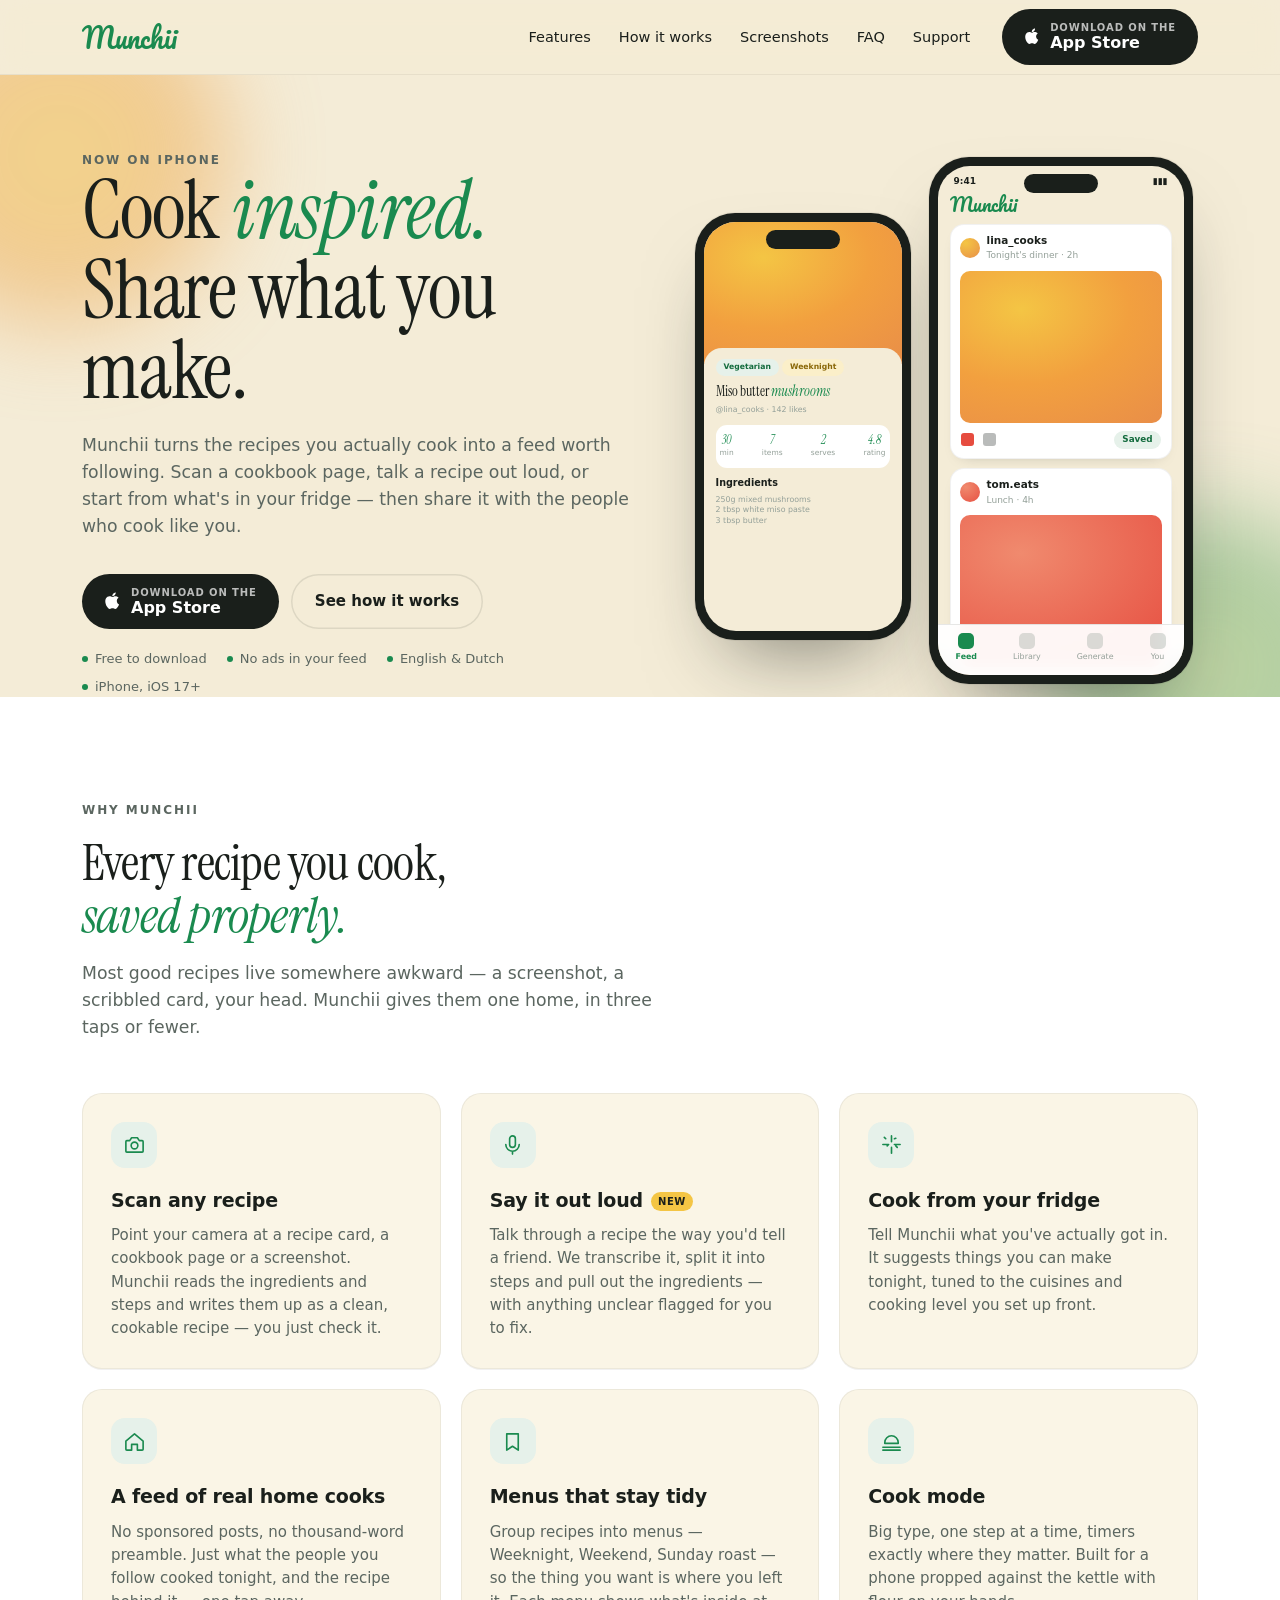
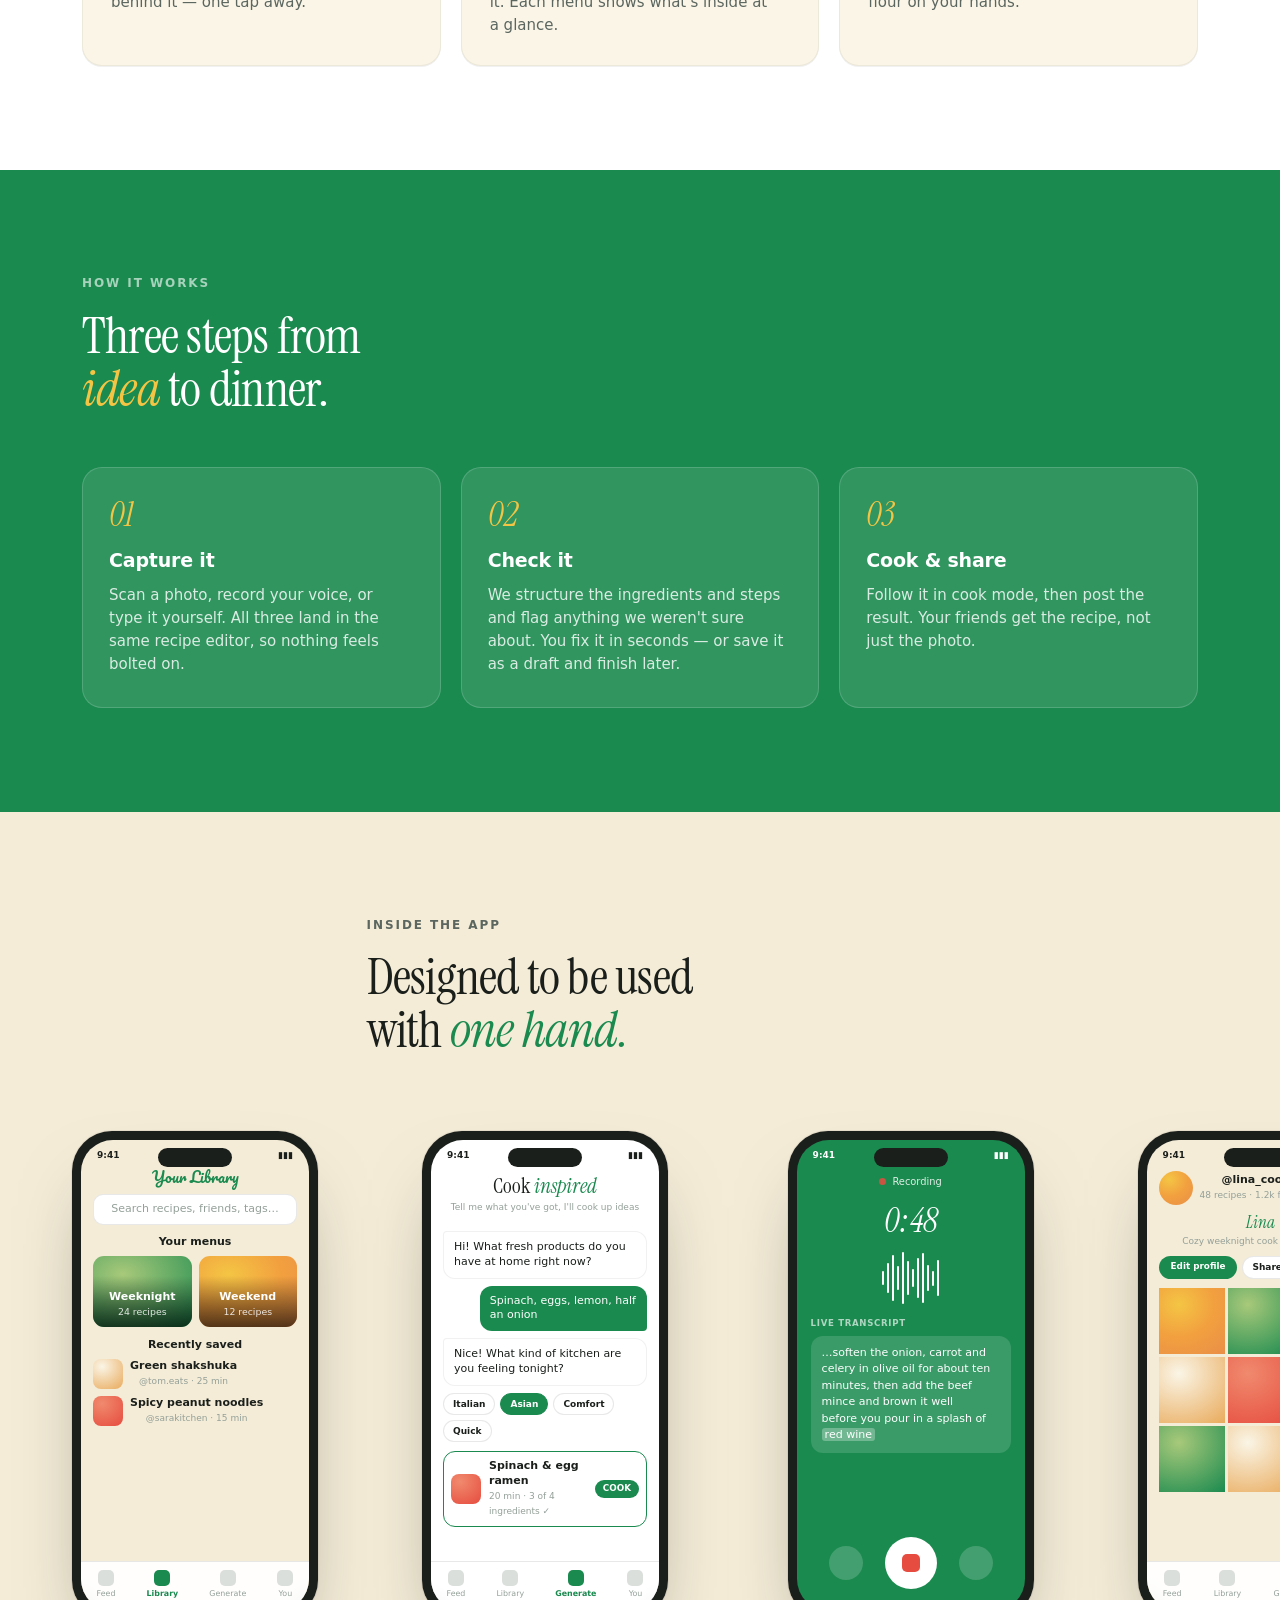
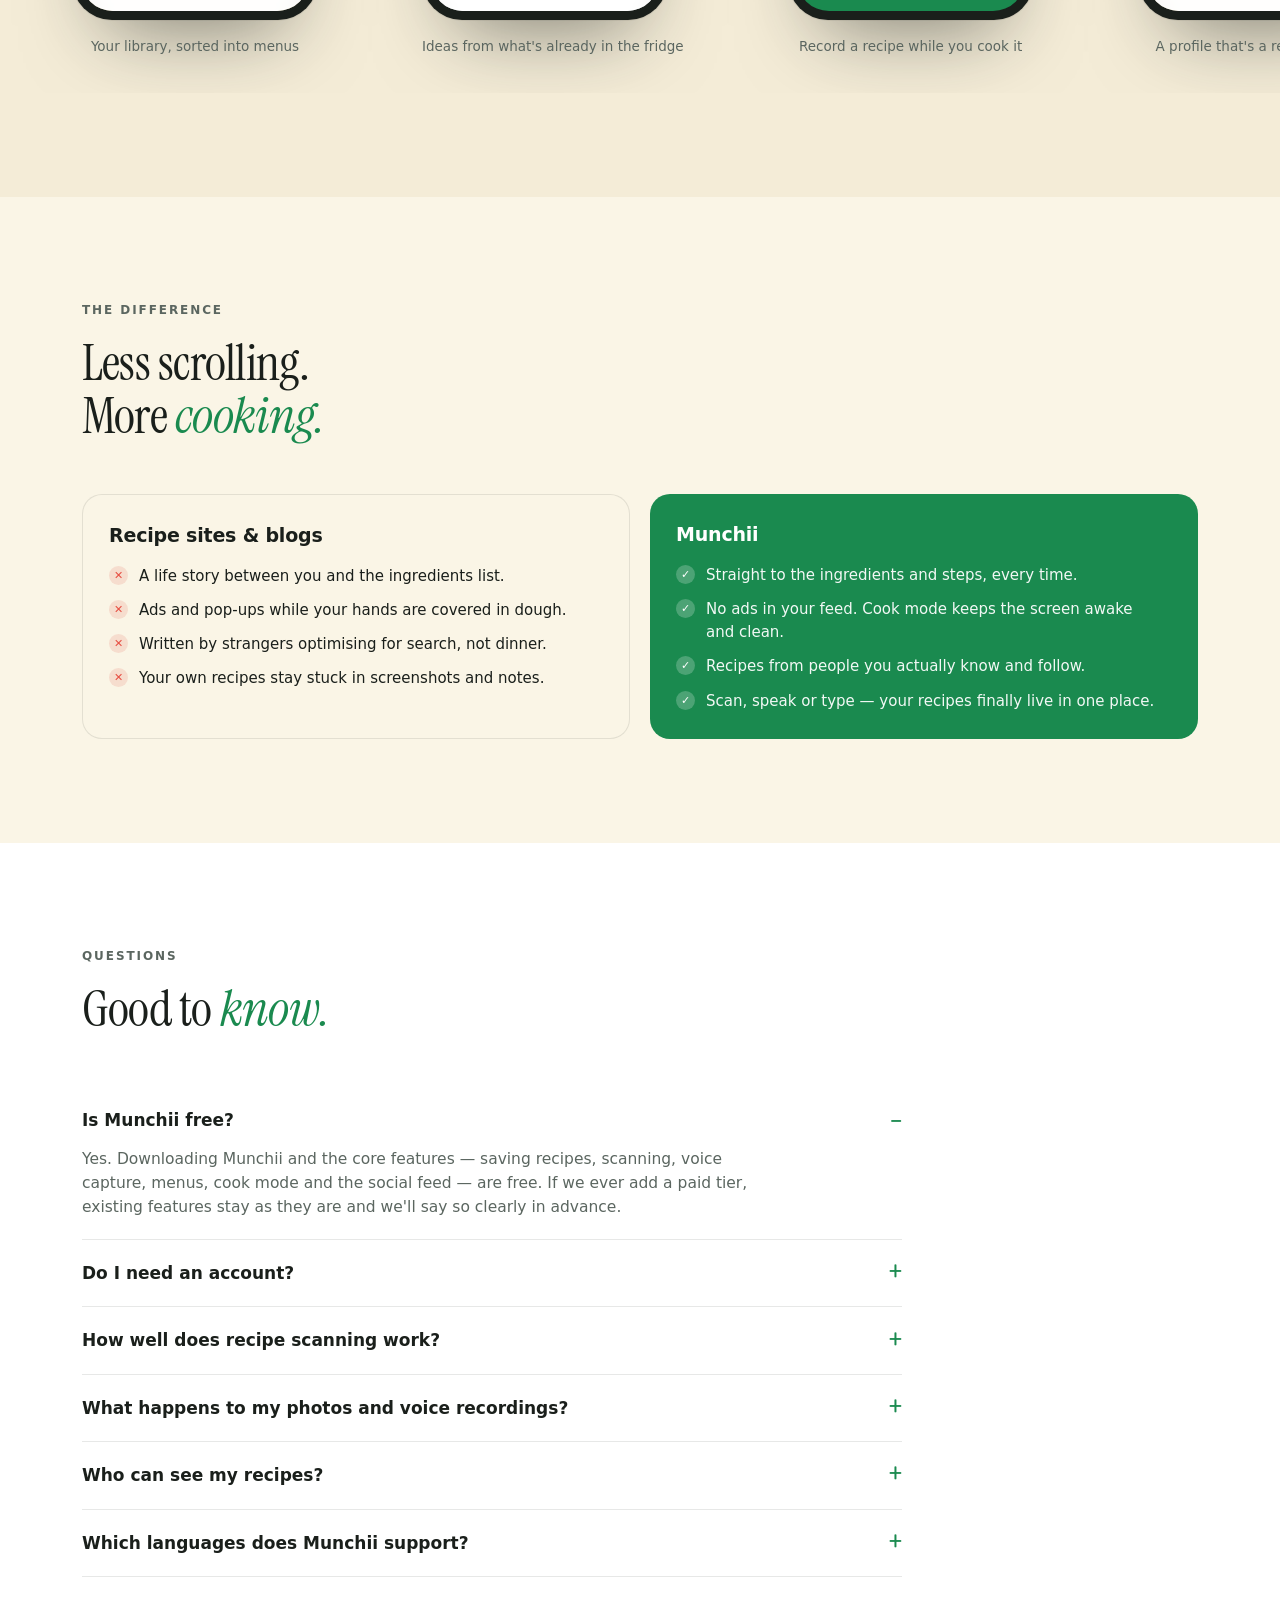
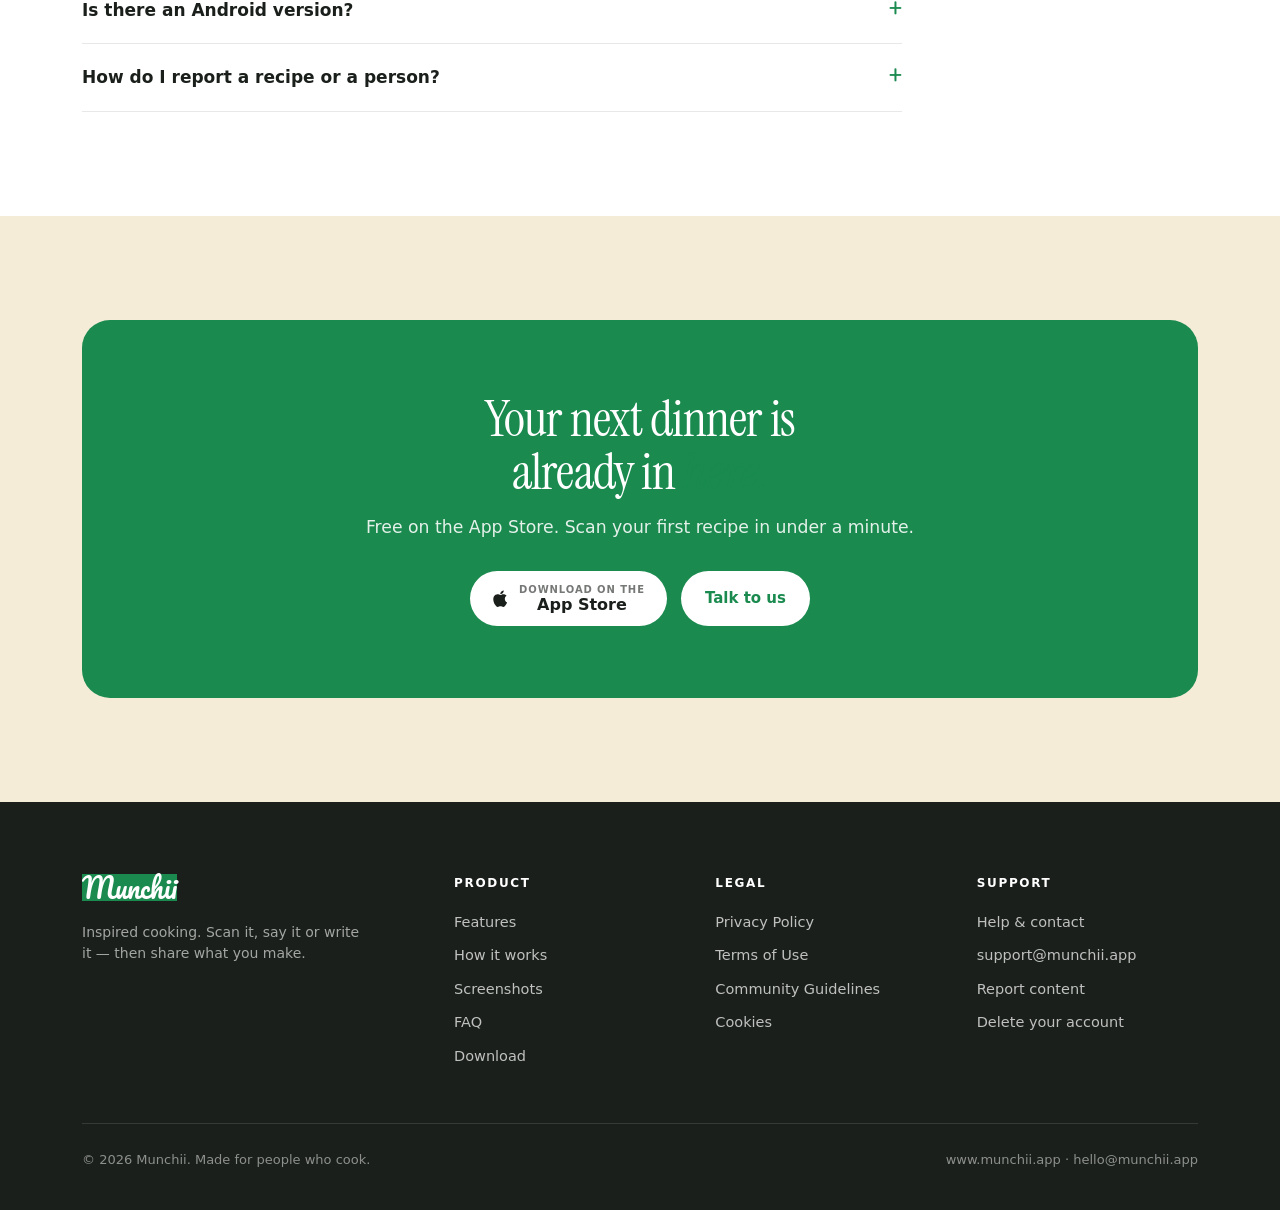
==== index.html @ 044a83b9 "Initial Munchii marketing site" ====
<!DOCTYPE html>
<html lang="en">
<head>
<meta charset="UTF-8" />
<meta name="viewport" content="width=device-width,initial-scale=1" />
<title>Munchii — Cook inspired. Share what you make.</title>
<meta name="description" content="Munchii turns the recipes you actually cook into a feed worth following. Scan a cookbook page, say a recipe out loud, or start from what's in your fridge. Free on iPhone." />
<meta property="og:title" content="Munchii — Cook inspired." />
<meta property="og:description" content="Scan, speak or write a recipe. Cook it. Share it with people who cook like you." />
<meta property="og:url" content="https://www.munchii.app" />
<link rel="canonical" href="https://www.munchii.app" />
<link rel="preconnect" href="https://fonts.googleapis.com" />
<link rel="preconnect" href="https://fonts.gstatic.com" crossorigin />
<link href="https://fonts.googleapis.com/css2?family=Pacifico&amp;family=Instrument+Serif:ital@0;1&amp;display=swap" rel="stylesheet" />
<link rel="icon" href="favicon.svg" type="image/svg+xml" />
<link rel="stylesheet" href="site.css" />
</head>
<body>

<header class="nav">
  <div class="wrap nav-in">
    <a href="#top" class="wm" aria-label="Munchii home">Munchii</a>
    <nav class="nav-links" aria-label="Main">
      <a href="#features">Features</a>
      <a href="#how">How it works</a>
      <a href="#screens">Screenshots</a>
      <a href="#faq">FAQ</a>
      <a href="support.html">Support</a>
    </nav>
    <!-- TODO: App Store URL -->
    <a class="btn btn-app" href="#"><svg width="17" height="17" viewBox="0 0 24 24" fill="#fff" aria-hidden="true"><path d="M17.05 12.04c-.03-2.83 2.31-4.18 2.41-4.25-1.32-1.93-3.37-2.19-4.1-2.22-1.74-.18-3.4 1.03-4.29 1.03-.89 0-2.25-1-3.71-.98-1.91.03-3.67 1.11-4.65 2.82-1.98 3.44-.51 8.53 1.43 11.33.95 1.37 2.07 2.9 3.54 2.85 1.42-.06 1.96-.92 3.68-.92 1.72 0 2.2.92 3.71.89 1.53-.03 2.5-1.39 3.43-2.77 1.08-1.59 1.52-3.14 1.55-3.22-.03-.01-2.97-1.14-3-4.56zM14.4 4.13c.78-.95 1.32-2.27 1.17-3.59-1.13.05-2.5.76-3.31 1.7-.72.83-1.36 2.18-1.19 3.47 1.26.1 2.55-.64 3.33-1.58z"/></svg><span><span class="sub">Download on the</span><span class="big">App Store</span></span></a>
  </div>
</header>

<main>
<a id="top"></a>
<section class="hero">
  <div class="blobs" aria-hidden="true"><div class="blob b1"></div><div class="blob b2"></div></div>
  <div class="wrap hero-grid">
    <div class="hero-copy">
      <div class="eyebrow">Now on iPhone</div>
      <h1>Cook <span class="it">inspired.</span><br />Share what you make.</h1>
      <p class="lead" style="margin-top:22px">Munchii turns the recipes you actually cook into a feed worth following. Scan a cookbook page, talk a recipe out loud, or start from what's in your fridge — then share it with the people who cook like you.</p>
      <div class="badges" id="download">
        <!-- TODO: App Store URL -->
        <a class="btn btn-app" href="#"><svg width="18" height="18" viewBox="0 0 24 24" fill="#fff" aria-hidden="true"><path d="M17.05 12.04c-.03-2.83 2.31-4.18 2.41-4.25-1.32-1.93-3.37-2.19-4.1-2.22-1.74-.18-3.4 1.03-4.29 1.03-.89 0-2.25-1-3.71-.98-1.91.03-3.67 1.11-4.65 2.82-1.98 3.44-.51 8.53 1.43 11.33.95 1.37 2.07 2.9 3.54 2.85 1.42-.06 1.96-.92 3.68-.92 1.72 0 2.2.92 3.71.89 1.53-.03 2.5-1.39 3.43-2.77 1.08-1.59 1.52-3.14 1.55-3.22-.03-.01-2.97-1.14-3-4.56zM14.4 4.13c.78-.95 1.32-2.27 1.17-3.59-1.13.05-2.5.76-3.31 1.7-.72.83-1.36 2.18-1.19 3.47 1.26.1 2.55-.64 3.33-1.58z"/></svg><span><span class="sub">Download on the</span><span class="big">App Store</span></span></a>
        <a class="btn btn-ghost" href="#how">See how it works</a>
      </div>
      <div class="trust">
        <span><i class="dot"></i>Free to download</span>
        <span><i class="dot"></i>No ads in your feed</span>
        <span><i class="dot"></i>English &amp; Dutch</span>
        <span><i class="dot"></i>iPhone, iOS 17+</span>
      </div>
    </div>

    <div class="hero-art">
      <!-- CSS mockup: replace with real App Store screenshots before launch. Recipe detail (small, left) -->
      <div class="phone sm" aria-hidden="true">
        <div class="screen"><div class="notch"></div>
          <div class="food sc-hero"></div>
          <div class="sc-sheet">
            <span class="pill">Vegetarian</span> <span class="pill y">Weeknight</span>
            <div style="font-family:var(--serif);font-size:1.5em;line-height:1.08;margin:8px 0 6px">Miso butter <em class="it">mushrooms</em></div>
            <div class="sc-sub">@lina_cooks · 142 likes</div>
            <div style="display:flex;justify-content:space-between;background:#fff;border-radius:11px;padding:9px 4px;margin:9px 0">
              <div class="stat"><b>30</b><em>min</em></div><div class="stat"><b>7</b><em>items</em></div><div class="stat"><b>2</b><em>serves</em></div><div class="stat"><b>4.8</b><em>rating</em></div>
            </div>
            <div style="font-weight:700;margin-bottom:5px">Ingredients</div>
            <div class="sc-sub">250g mixed mushrooms</div>
            <div class="sc-sub">2 tbsp white miso paste</div>
            <div class="sc-sub">3 tbsp butter</div>
          </div>
        </div>
      </div>
      <!-- CSS mockup: replace with real App Store screenshots before launch. Feed (large, right) -->
      <div class="phone" aria-hidden="true">
        <div class="screen"><div class="notch"></div>
          <div class="sbar"><span>9:41</span><span>▮▮▮</span></div>
          <div class="sc-pad">
            <div class="sc-h">Munchii</div>
            <div class="sc-card">
              <div class="sc-row"><span class="av"></span><span><span class="sc-nm">lina_cooks</span><br /><span class="sc-sub">Tonight's dinner · 2h</span></span></div>
              <div class="food sc-img"></div>
              <div class="sc-acts"><span class="hp" style="background:var(--red)"></span><span class="hp" style="background:var(--ink);opacity:.3"></span><span class="pill" style="margin-left:auto">Saved</span></div>
            </div>
            <div class="sc-card">
              <div class="sc-row"><span class="av" style="background:radial-gradient(120% 110% at 30% 25%,#F08A6E,#E64C3F)"></span><span><span class="sc-nm">tom.eats</span><br /><span class="sc-sub">Lunch · 4h</span></span></div>
              <div class="food r sc-img"></div>
            </div>
          </div>
          <div class="tbar"><span><i class="on"></i><em class="on">Feed</em></span><span><i></i><em>Library</em></span><span><i></i><em>Generate</em></span><span><i></i><em>You</em></span></div>
        </div>
      </div>
    </div>
  </div>
</section>

<section id="features" class="on-white">
  <div class="wrap">
    <div class="sec-head">
      <div class="eyebrow">Why Munchii</div>
      <h2>Every recipe you cook,<br /><span class="it">saved properly.</span></h2>
      <p class="lead" style="margin-top:18px">Most good recipes live somewhere awkward — a screenshot, a scribbled card, your head. Munchii gives them one home, in three taps or fewer.</p>
    </div>
    <div class="cards">
      <article class="card">
        <div class="ic"><svg width="23" height="23" viewBox="0 0 24 24" fill="none" stroke="#1A8A4F" stroke-width="1.7" stroke-linecap="round" stroke-linejoin="round"><path d="M4 8h3l2-3h6l2 3h3a1 1 0 0 1 1 1v10a1 1 0 0 1-1 1H4a1 1 0 0 1-1-1V9a1 1 0 0 1 1-1z"/><circle cx="12" cy="13" r="3.5"/></svg></div>
        <h3>Scan any recipe</h3>
        <p>Point your camera at a recipe card, a cookbook page or a screenshot. Munchii reads the ingredients and steps and writes them up as a clean, cookable recipe — you just check it.</p>
      </article>
      <article class="card">
        <div class="ic"><svg width="23" height="23" viewBox="0 0 24 24" fill="none" stroke="#1A8A4F" stroke-width="1.7" stroke-linecap="round" stroke-linejoin="round"><rect x="9" y="3" width="6" height="12" rx="3"/><path d="M5 12a7 7 0 0 0 14 0M12 19v3"/></svg></div>
        <h3>Say it out loud<span class="tagnew">NEW</span></h3>
        <p>Talk through a recipe the way you'd tell a friend. We transcribe it, split it into steps and pull out the ingredients — with anything unclear flagged for you to fix.</p>
      </article>
      <article class="card">
        <div class="ic"><svg width="23" height="23" viewBox="0 0 24 24" fill="none" stroke="#1A8A4F" stroke-width="1.7" stroke-linecap="round" stroke-linejoin="round"><path d="M12 3v6m0 6v6m9-9h-6m-6 0H3m13.5-6.5L15 6m-6 6-1.5 1.5m9 0L18 15m-12-9L4.5 4.5"/></svg></div>
        <h3>Cook from your fridge</h3>
        <p>Tell Munchii what you've actually got in. It suggests things you can make tonight, tuned to the cuisines and cooking level you set up front.</p>
      </article>
      <article class="card">
        <div class="ic"><svg width="23" height="23" viewBox="0 0 24 24" fill="none" stroke="#1A8A4F" stroke-width="1.7" stroke-linecap="round" stroke-linejoin="round"><path d="M3 11.5 12 4l9 7.5V20a1 1 0 0 1-1 1h-5v-6h-6v6H4a1 1 0 0 1-1-1z"/></svg></div>
        <h3>A feed of real home cooks</h3>
        <p>No sponsored posts, no thousand-word preamble. Just what the people you follow cooked tonight, and the recipe behind it — one tap away.</p>
      </article>
      <article class="card">
        <div class="ic"><svg width="23" height="23" viewBox="0 0 24 24" fill="none" stroke="#1A8A4F" stroke-width="1.7" stroke-linecap="round" stroke-linejoin="round"><path d="M6 4h12v17l-6-4-6 4z"/></svg></div>
        <h3>Menus that stay tidy</h3>
        <p>Group recipes into menus — Weeknight, Weekend, Sunday roast — so the thing you want is where you left it. Each menu shows what's inside at a glance.</p>
      </article>
      <article class="card">
        <div class="ic"><svg width="23" height="23" viewBox="0 0 24 24" fill="none" stroke="#1A8A4F" stroke-width="1.7" stroke-linecap="round" stroke-linejoin="round"><path d="M5 13a7 7 0 1 1 14 0v1H5z"/><path d="M3 18h18M3 21h18"/></svg></div>
        <h3>Cook mode</h3>
        <p>Big type, one step at a time, timers exactly where they matter. Built for a phone propped against the kettle with flour on your hands.</p>
      </article>
    </div>
  </div>
</section>

<section id="how" class="on-green">
  <div class="wrap">
    <div class="sec-head">
      <div class="eyebrow">How it works</div>
      <h2>Three steps from<br /><span class="it">idea</span> to dinner.</h2>
    </div>
    <div class="steps">
      <div class="step"><h3>Capture it</h3><p>Scan a photo, record your voice, or type it yourself. All three land in the same recipe editor, so nothing feels bolted on.</p></div>
      <div class="step"><h3>Check it</h3><p>We structure the ingredients and steps and flag anything we weren't sure about. You fix it in seconds — or save it as a draft and finish later.</p></div>
      <div class="step"><h3>Cook &amp; share</h3><p>Follow it in cook mode, then post the result. Your friends get the recipe, not just the photo.</p></div>
    </div>
  </div>
</section>

<section id="screens">
  <div class="wrap sec-head">
    <div class="eyebrow">Inside the app</div>
    <h2>Designed to be used<br />with <span class="it">one hand.</span></h2>
  </div>
  <div class="gallery">
    <figure class="shot">
      <div class="phone" aria-hidden="true"><div class="screen"><div class="notch"></div>
        <div class="sbar"><span>9:41</span><span>▮▮▮</span></div>
        <div class="sc-pad">
          <div class="sc-h" style="font-size:1.4em">Your Library</div>
          <div style="background:#fff;border:1px solid var(--line);border-radius:10px;padding:7px 9px;color:var(--ink-muted);margin-bottom:10px">Search recipes, friends, tags…</div>
          <div style="font-weight:700;margin-bottom:6px">Your menus</div>
          <div style="display:grid;grid-template-columns:1fr 1fr;gap:7px">
            <div style="border-radius:11px;overflow:hidden;position:relative"><div class="food g" style="aspect-ratio:1/.72"></div><div style="position:absolute;inset:auto 0 0 0;background:linear-gradient(transparent,rgba(0,0,0,.65));padding:14px 8px 7px;color:#fff"><b>Weeknight</b><br /><span style="opacity:.85;font-size:.85em">24 recipes</span></div></div>
            <div style="border-radius:11px;overflow:hidden;position:relative"><div class="food" style="aspect-ratio:1/.72"></div><div style="position:absolute;inset:auto 0 0 0;background:linear-gradient(transparent,rgba(0,0,0,.65));padding:14px 8px 7px;color:#fff"><b>Weekend</b><br /><span style="opacity:.85;font-size:.85em">12 recipes</span></div></div>
          </div>
          <div style="font-weight:700;margin:11px 0 6px">Recently saved</div>
          <div style="display:flex;gap:7px;align-items:center;margin-bottom:7px"><span class="food c" style="width:30px;height:30px;border-radius:8px"></span><span><b>Green shakshuka</b><br /><span class="sc-sub">@tom.eats · 25 min</span></span></div>
          <div style="display:flex;gap:7px;align-items:center"><span class="food r" style="width:30px;height:30px;border-radius:8px"></span><span><b>Spicy peanut noodles</b><br /><span class="sc-sub">@sarakitchen · 15 min</span></span></div>
        </div>
        <div class="tbar"><span><i></i><em>Feed</em></span><span><i class="on"></i><em class="on">Library</em></span><span><i></i><em>Generate</em></span><span><i></i><em>You</em></span></div>
      </div></div>
      <figcaption>Your library, sorted into menus</figcaption>
    </figure>

    <figure class="shot">
      <div class="phone" aria-hidden="true"><div class="screen" style="background:#fff"><div class="notch"></div>
        <div class="sbar"><span>9:41</span><span>▮▮▮</span></div>
        <div class="sc-pad" style="text-align:center">
          <div style="font-family:var(--serif);font-size:1.9em;line-height:1.05;margin:8px 0 4px">Cook <em class="it">inspired</em></div>
          <div class="sc-sub" style="margin-bottom:12px">Tell me what you've got, I'll cook up ideas</div>
        </div>
        <div class="sc-pad" style="text-align:left">
          <div class="bubble">Hi! What fresh products do you have at home right now?</div>
          <div class="bubble me">Spinach, eggs, lemon, half an onion</div>
          <div class="bubble">Nice! What kind of kitchen are you feeling tonight?</div>
          <div class="chips"><span class="chip">Italian</span><span class="chip on">Asian</span><span class="chip">Comfort</span><span class="chip">Quick</span></div>
          <div style="display:flex;gap:8px;align-items:center;border:1.5px solid var(--green);border-radius:12px;padding:7px;margin-top:9px;background:#fff">
            <span class="food r" style="width:30px;height:30px;border-radius:8px"></span>
            <span style="flex:1"><b>Spinach &amp; egg ramen</b><br /><span class="sc-sub">20 min · 3 of 4 ingredients ✓</span></span>
            <span class="pill" style="background:var(--green);color:#fff">COOK</span>
          </div>
        </div>
        <div class="tbar"><span><i></i><em>Feed</em></span><span><i></i><em>Library</em></span><span><i class="on"></i><em class="on">Generate</em></span><span><i></i><em>You</em></span></div>
      </div></div>
      <figcaption>Ideas from what's already in the fridge</figcaption>
    </figure>

    <figure class="shot">
      <div class="phone" aria-hidden="true"><div class="screen" style="background:var(--green)"><div class="notch"></div>
        <div class="sbar" style="color:#fff"><span>9:41</span><span>▮▮▮</span></div>
        <div style="padding:14px 14px 0;color:#fff;text-align:center">
          <div style="font-size:.9em;opacity:.85;display:flex;align-items:center;justify-content:center;gap:6px"><span style="width:7px;height:7px;border-radius:50%;background:var(--red);display:inline-block"></span>Recording</div>
          <div style="font-family:var(--serif);font-style:italic;font-size:3.1em;line-height:1;margin:16px 0 6px">0:48</div>
          <div style="display:flex;align-items:center;justify-content:center;gap:2.5px;height:52px;margin:14px 0">
            <span style="width:2.5px;height:14px;background:#fff;border-radius:9px"></span><span style="width:2.5px;height:30px;background:#fff;border-radius:9px"></span><span style="width:2.5px;height:46px;background:#fff;border-radius:9px"></span><span style="width:2.5px;height:24px;background:#fff;border-radius:9px"></span><span style="width:2.5px;height:52px;background:#fff;border-radius:9px"></span><span style="width:2.5px;height:34px;background:#fff;border-radius:9px"></span><span style="width:2.5px;height:18px;background:#fff;border-radius:9px"></span><span style="width:2.5px;height:40px;background:#fff;border-radius:9px"></span><span style="width:2.5px;height:50px;background:#fff;border-radius:9px"></span><span style="width:2.5px;height:26px;background:#fff;border-radius:9px"></span><span style="width:2.5px;height:15px;background:#fff;border-radius:9px"></span><span style="width:2.5px;height:36px;background:#fff;border-radius:9px"></span>
          </div>
          <div style="text-align:left;font-size:.78em;letter-spacing:.08em;opacity:.65;font-weight:700;margin-bottom:6px">LIVE TRANSCRIPT</div>
          <div style="text-align:left;background:rgba(255,255,255,.14);border-radius:12px;padding:9px 11px;line-height:1.5">…soften the onion, carrot and celery in olive oil for about ten minutes, then add the beef mince and brown it well before you pour in a splash of <span style="background:rgba(255,255,255,.28);border-radius:3px;padding:0 3px">red wine</span></div>
        </div>
        <div style="position:absolute;bottom:22px;left:0;right:0;display:flex;justify-content:center;align-items:center;gap:22px">
          <span style="width:34px;height:34px;border-radius:50%;background:rgba(255,255,255,.18)"></span>
          <span style="width:52px;height:52px;border-radius:50%;background:#fff;display:flex;align-items:center;justify-content:center"><span style="width:18px;height:18px;border-radius:5px;background:var(--red)"></span></span>
          <span style="width:34px;height:34px;border-radius:50%;background:rgba(255,255,255,.18)"></span>
        </div>
      </div></div>
      <figcaption>Record a recipe while you cook it</figcaption>
    </figure>

    <figure class="shot">
      <div class="phone" aria-hidden="true"><div class="screen"><div class="notch"></div>
        <div class="sbar"><span>9:41</span><span>▮▮▮</span></div>
        <div class="sc-pad">
          <div style="display:flex;align-items:center;gap:7px;margin:4px 0 10px"><span class="food" style="width:34px;height:34px;border-radius:50%"></span><span><b>@lina_cooks</b><br /><span class="sc-sub">48 recipes · 1.2k followers</span></span></div>
          <div style="font-family:var(--serif);font-style:italic;color:var(--green);font-size:1.5em;line-height:1">Lina</div>
          <div class="sc-sub" style="margin:4px 0 9px">Cozy weeknight cook · Amsterdam</div>
          <div style="display:flex;gap:5px;margin-bottom:9px"><span class="pill" style="background:var(--green);color:#fff;padding:5px 12px">Edit profile</span><span class="chip">Share</span></div>
          <div class="grid3"><div class="food"></div><div class="food g"></div><div class="food r"></div><div class="food c"></div><div class="food r"></div><div class="food"></div><div class="food g"></div><div class="food c"></div><div class="food"></div></div>
        </div>
        <div class="tbar"><span><i></i><em>Feed</em></span><span><i></i><em>Library</em></span><span><i></i><em>Generate</em></span><span><i class="on"></i><em class="on">You</em></span></div>
      </div></div>
      <figcaption>A profile that's a real cookbook</figcaption>
    </figure>
  </div>
</section>

<section class="on-cream-soft">
  <div class="wrap">
    <div class="sec-head"><div class="eyebrow">The difference</div><h2>Less scrolling.<br />More <span class="it">cooking.</span></h2></div>
    <div class="compare">
      <div class="cmp bad">
        <h3>Recipe sites &amp; blogs</h3>
        <ul>
          <li><span class="mk">✕</span><span>A life story between you and the ingredients list.</span></li>
          <li><span class="mk">✕</span><span>Ads and pop-ups while your hands are covered in dough.</span></li>
          <li><span class="mk">✕</span><span>Written by strangers optimising for search, not dinner.</span></li>
          <li><span class="mk">✕</span><span>Your own recipes stay stuck in screenshots and notes.</span></li>
        </ul>
      </div>
      <div class="cmp good">
        <h3>Munchii</h3>
        <ul>
          <li><span class="mk">✓</span><span>Straight to the ingredients and steps, every time.</span></li>
          <li><span class="mk">✓</span><span>No ads in your feed. Cook mode keeps the screen awake and clean.</span></li>
          <li><span class="mk">✓</span><span>Recipes from people you actually know and follow.</span></li>
          <li><span class="mk">✓</span><span>Scan, speak or type — your recipes finally live in one place.</span></li>
        </ul>
      </div>
    </div>
  </div>
</section>

<section id="faq" class="on-white">
  <div class="wrap">
    <div class="sec-head"><div class="eyebrow">Questions</div><h2>Good to <span class="it">know.</span></h2></div>
    <div class="faq">
      <details open><summary>Is Munchii free?</summary><p>Yes. Downloading Munchii and the core features — saving recipes, scanning, voice capture, menus, cook mode and the social feed — are free. If we ever add a paid tier, existing features stay as they are and we'll say so clearly in advance.</p></details>
      <details><summary>Do I need an account?</summary><p>You'll need one to save and share recipes — sign in with Apple, Google or email. You can also open demo mode first to look around without signing up.</p></details>
      <details><summary>How well does recipe scanning work?</summary><p>Printed recipes — cookbook pages, recipe cards, screenshots — work best. Handwriting often works too, though results vary with the handwriting. Either way, Munchii shows you the extracted recipe and flags anything it wasn't confident about so you can correct it before saving.</p></details>
      <details><summary>What happens to my photos and voice recordings?</summary><p>They're used to create the recipe you asked for, and processing may happen on our servers or via a third-party AI provider. We don't sell your personal data. Full detail, including retention periods, is in the <a href="privacy.html">Privacy Policy</a>.</p></details>
      <details><summary>Who can see my recipes?</summary><p>You choose per recipe. Drafts are always private to you, and unfinished drafts you don't touch for 30 days are cleared automatically. You can delete any recipe, or your whole account, at any time.</p></details>
      <details><summary>Which languages does Munchii support?</summary><p>English and Dutch at launch, selectable during onboarding and changeable any time in settings.</p></details>
      <details><summary>Is there an Android version?</summary><p>Not yet. Munchii is iPhone-only for now (iOS 17 and later). Email <a href="mailto:hello@munchii.app">hello@munchii.app</a> and we'll let you know when that changes.</p></details>
      <details><summary>How do I report a recipe or a person?</summary><p>Tap the ••• menu on any recipe, comment or profile and choose Report. We review reports against our <a href="community.html">Community Guidelines</a>, usually within two business days.</p></details>
    </div>
  </div>
</section>

<section>
  <div class="wrap">
    <div class="cta">
      <h2>Your next dinner is<br />already in <span class="it">here.</span></h2>
      <p class="lead">Free on the App Store. Scan your first recipe in under a minute.</p>
      <div class="badges">
        <!-- TODO: App Store URL -->
        <a class="btn btn-app" href="#"><svg width="18" height="18" viewBox="0 0 24 24" fill="#1A1F1B" aria-hidden="true"><path d="M17.05 12.04c-.03-2.83 2.31-4.18 2.41-4.25-1.32-1.93-3.37-2.19-4.1-2.22-1.74-.18-3.4 1.03-4.29 1.03-.89 0-2.25-1-3.71-.98-1.91.03-3.67 1.11-4.65 2.82-1.98 3.44-.51 8.53 1.43 11.33.95 1.37 2.07 2.9 3.54 2.85 1.42-.06 1.96-.92 3.68-.92 1.72 0 2.2.92 3.71.89 1.53-.03 2.5-1.39 3.43-2.77 1.08-1.59 1.52-3.14 1.55-3.22-.03-.01-2.97-1.14-3-4.56zM14.4 4.13c.78-.95 1.32-2.27 1.17-3.59-1.13.05-2.5.76-3.31 1.7-.72.83-1.36 2.18-1.19 3.47 1.26.1 2.55-.64 3.33-1.58z"/></svg><span><span class="sub">Download on the</span><span class="big">App Store</span></span></a>
        <a class="btn btn-white" href="support.html">Talk to us</a>
      </div>
    </div>
  </div>
</section>

</main>
<footer>
  <div class="wrap">
    <div class="f-grid">
      <div>
        <span class="wm on-green">Munchii</span>
        <p class="tag">Inspired cooking. Scan it, say it or write it — then share what you make.</p>
      </div>
      <div>
        <h4>Product</h4>
        <ul>
          <li><a href="#features">Features</a></li>
          <li><a href="#how">How it works</a></li>
          <li><a href="#screens">Screenshots</a></li>
          <li><a href="#faq">FAQ</a></li>
          <li><a href="#download">Download</a></li>
        </ul>
      </div>
      <div>
        <h4>Legal</h4>
        <ul>
          <li><a href="privacy.html">Privacy Policy</a></li>
          <li><a href="terms.html">Terms of Use</a></li>
          <li><a href="community.html">Community Guidelines</a></li>
          <li><a href="privacy.html#cookies">Cookies</a></li>
        </ul>
      </div>
      <div>
        <h4>Support</h4>
        <ul>
          <li><a href="support.html">Help &amp; contact</a></li>
          <li><a href="mailto:support@munchii.app">support@munchii.app</a></li>
          <li><a href="support.html#report">Report content</a></li>
          <li><a href="support.html#delete">Delete your account</a></li>
        </ul>
      </div>
    </div>
    <div class="f-bot">
      <span>© 2026 Munchii. Made for people who cook.</span>
      <span>www.munchii.app · <a href="mailto:hello@munchii.app">hello@munchii.app</a></span>
    </div>
  </div>
</footer>

</body>
</html>
---- site.css ----
:root{--green:#1A8A4F;--green-deep:#136B3D;--green-soft:#E6F1EA;--cream:#F4ECD7;--cream-soft:#FAF5E6;--yellow:#F4C544;--red:#E64C3F;--ink:#1A1F1B;--ink-soft:#5B6660;--ink-muted:#94A099;--line:rgba(26,31,27,.10);--line-soft:rgba(26,31,27,.06);--script:'Pacifico',cursive;--serif:'Instrument Serif',Georgia,serif;--ui:-apple-system,BlinkMacSystemFont,'Segoe UI',system-ui,sans-serif;--wrap:1180px;--r:20px}
*{box-sizing:border-box}
html{scroll-behavior:smooth}
body{margin:0;background:var(--cream);color:var(--ink);font-family:var(--ui);-webkit-font-smoothing:antialiased;line-height:1.55;text-wrap:pretty}
img{max-width:100%;display:block}
a{color:var(--green-deep);text-decoration:none}
a:hover{color:var(--green);text-decoration:underline}
a:focus-visible,.btn:focus-visible,summary:focus-visible{outline:3px solid var(--yellow);outline-offset:4px}
.wrap{max-width:var(--wrap);margin:0 auto;padding:0 32px}
.sr{position:absolute;width:1px;height:1px;overflow:hidden;clip:rect(0 0 0 0)}

/* type */
h1,h2,h3,h4{margin:0;font-weight:400;letter-spacing:-.015em;text-wrap:balance}
h1{font-family:var(--serif);font-size:clamp(44px,6.4vw,82px);line-height:.98}
h2{font-family:var(--serif);font-size:clamp(32px,4vw,52px);line-height:1.04}
h3{font-family:var(--ui);font-size:19px;font-weight:700;letter-spacing:-.01em}
.it{font-style:italic;color:var(--green)}
.eyebrow{font-size:12px;font-weight:700;letter-spacing:.16em;text-transform:uppercase;color:var(--ink-soft)}
.lead{font-size:clamp(16px,1.35vw,19px);color:var(--ink-soft);max-width:52ch}
p{margin:0 0 1em}
.mono{font-family:ui-monospace,'SF Mono',monospace}

/* wordmark */
.wm{font-family:var(--script);color:var(--green);font-size:27px;line-height:1;display:inline-block}
.wm.on-green{color:#fff}

/* buttons */
.btn{display:inline-flex;align-items:center;gap:9px;padding:14px 24px;border-radius:999px;font-size:15px;font-weight:600;border:none;cursor:pointer;font-family:var(--ui);white-space:nowrap;transition:transform .15s,box-shadow .15s}
.btn:hover{text-decoration:none;transform:translateY(-1px)}
.btn-app{background:var(--ink);color:#fff;padding:12px 22px}
.btn-app:hover{color:#fff;box-shadow:0 10px 26px -12px rgba(26,31,27,.6)}
.btn-app .sub{display:block;font-size:10px;letter-spacing:.09em;text-transform:uppercase;opacity:.7;font-weight:600;line-height:1.3}
.btn-app .big{display:block;font-size:16px;font-weight:600;line-height:1.15}
.btn-green{background:var(--green);color:#fff}
.btn-green:hover{color:#fff;box-shadow:0 12px 28px -12px rgba(26,138,79,.65)}
.btn-ghost{background:transparent;color:var(--ink);box-shadow:inset 0 0 0 1.5px var(--line)}
.btn-ghost:hover{color:var(--ink);box-shadow:inset 0 0 0 1.5px var(--green)}
.btn-white{background:#fff;color:var(--green)}
.btn-white:hover{color:var(--green-deep)}

/* nav */
header.nav{position:sticky;top:0;z-index:60;background:rgba(244,236,215,.86);backdrop-filter:blur(14px) saturate(160%);border-bottom:1px solid var(--line-soft)}
.nav-in{display:flex;align-items:center;gap:32px;height:74px}
.nav-links{display:flex;gap:28px;margin-left:auto;font-size:14.5px;font-weight:500}
.nav-links a{color:var(--ink)}
.nav-links a:hover{color:var(--green);text-decoration:none}

/* hero */
.hero{position:relative;overflow:hidden;padding:76px 0 0}
.hero-grid{display:grid;grid-template-columns:1.04fr .96fr;gap:56px;align-items:center}
.hero-copy .badges{display:flex;flex-wrap:wrap;gap:12px;margin:34px 0 20px}
.trust{display:flex;flex-wrap:wrap;gap:8px 20px;font-size:13px;color:var(--ink-soft)}
.trust span{display:inline-flex;align-items:center;gap:7px}
.dot{width:6px;height:6px;border-radius:50%;background:var(--green);flex:0 0 auto}
.blobs{position:absolute;inset:0;pointer-events:none;z-index:0}
.blob{position:absolute;border-radius:50%;filter:blur(46px);opacity:.5}
.b1{width:340px;height:340px;top:-90px;left:-110px;background:radial-gradient(circle,#F4C544,#E78A4A)}
.b2{width:300px;height:300px;bottom:-120px;right:-80px;background:radial-gradient(circle,#A8C97A,#1A8A4F)}
.hero-copy,.hero-art{position:relative;z-index:1}

/* phone mockups */
.hero-art{display:flex;justify-content:center;align-items:flex-end;gap:18px;padding-bottom:8px}
.phone{width:264px;flex:0 0 auto;border-radius:40px;background:#1A1F1B;padding:9px;box-shadow:0 40px 80px -34px rgba(26,31,27,.55),0 0 0 1px rgba(0,0,0,.06)}
.phone.sm{width:216px;margin-bottom:44px}
.screen{position:relative;border-radius:32px;overflow:hidden;background:var(--cream);aspect-ratio:264/546;font-size:11px;line-height:1.35}
.phone.sm .screen{aspect-ratio:216/446;font-size:9.6px}
.notch{position:absolute;top:8px;left:50%;transform:translateX(-50%);width:74px;height:19px;border-radius:99px;background:#1A1F1B;z-index:5}
.sbar{display:flex;justify-content:space-between;padding:9px 16px 0;font-size:.82em;font-weight:600;color:var(--ink)}
.tbar{position:absolute;bottom:0;left:0;right:0;display:flex;justify-content:space-around;padding:8px 0 12px;background:rgba(255,255,255,.94);border-top:1px solid var(--line);backdrop-filter:blur(8px)}
.tbar i{display:block;width:16px;height:16px;border-radius:5px;background:var(--ink-muted);opacity:.34;margin:0 auto}
.tbar i.on{background:var(--green);opacity:1}
.tbar em{display:block;font-style:normal;font-size:.72em;color:var(--ink-muted);margin-top:3px;text-align:center}
.tbar em.on{color:var(--green);font-weight:600}
.sc-pad{padding:6px 12px 0}
.sc-h{font-family:var(--script);color:var(--green);font-size:1.7em;line-height:1;margin:2px 0 10px}
.sc-card{background:#fff;border:1px solid var(--line-soft);border-radius:14px;overflow:hidden;margin-bottom:9px;box-shadow:0 6px 16px -12px rgba(26,31,27,.4)}
.sc-row{display:flex;align-items:center;gap:7px;padding:8px 9px}
.av{width:20px;height:20px;border-radius:50%;flex:0 0 auto;background:radial-gradient(120% 110% at 30% 25%,#F4C544,#E78A4A)}
.sc-nm{font-weight:700;font-size:.95em}
.sc-sub{color:var(--ink-muted);font-size:.82em}
.food{background:radial-gradient(120% 110% at 30% 25%,#F4C544 0%,#F2A03F 45%,#E78A4A 100%)}
.food.g{background:radial-gradient(120% 110% at 30% 25%,#A8C97A,#1A8A4F 90%)}
.food.r{background:radial-gradient(120% 110% at 30% 25%,#F08A6E,#E64C3F 90%)}
.food.c{background:radial-gradient(120% 110% at 30% 25%,#FAF5E6,#E7A24C)}
.sc-img{aspect-ratio:4/3;margin:0 9px;border-radius:10px}
.sc-acts{display:flex;gap:9px;align-items:center;padding:8px 10px 9px}
.pill{display:inline-block;padding:3px 8px;border-radius:99px;font-size:.8em;font-weight:600;background:var(--green-soft);color:var(--green-deep)}
.pill.y{background:#FBEFC9;color:#8A6708}
.hp{display:block;width:13px;height:13px;border-radius:3px}
.chips{display:flex;gap:5px;flex-wrap:wrap;margin-top:7px}
.chip{padding:4px 9px;border-radius:99px;background:#fff;border:1px solid var(--line);font-size:.82em;font-weight:600}
.chip.on{background:var(--green);color:#fff;border-color:var(--green)}
.bubble{background:#fff;border:1px solid var(--line-soft);border-radius:12px;border-top-left-radius:4px;padding:8px 10px;margin-bottom:7px}
.bubble.me{background:var(--green);color:#fff;border:none;border-radius:12px;border-bottom-right-radius:4px;margin-left:auto;max-width:82%}
.grid3{display:grid;grid-template-columns:1fr 1fr 1fr;gap:3px}
.grid3 div{aspect-ratio:1}
.sc-hero{aspect-ratio:1/.72}
.sc-sheet{background:var(--cream);border-radius:18px 18px 0 0;margin-top:-16px;padding:11px 12px;position:relative}
.stat{text-align:center}
.stat b{display:block;font-family:var(--serif);font-style:italic;color:var(--green);font-size:1.25em;font-weight:400;line-height:1}
.stat em{font-style:normal;color:var(--ink-muted);font-size:.78em}

/* sections */
section{padding:104px 0}
.sec-head{max-width:60ch;margin-bottom:52px}
.sec-head .eyebrow{margin-bottom:16px}
.on-cream-soft{background:var(--cream-soft)}
.on-white{background:#fff}
.on-green{background:var(--green);color:#fff}
.on-green .lead,.on-green p{color:rgba(255,255,255,.86)}
.on-green .eyebrow{color:rgba(255,255,255,.62)}
.on-green .it{color:var(--yellow)}

/* usp cards */
.cards{display:grid;grid-template-columns:repeat(3,1fr);gap:20px}
.card{background:#fff;border:1px solid var(--line-soft);border-radius:var(--r);padding:28px;box-shadow:0 1px 0 var(--line-soft)}
.on-white .card{background:var(--cream-soft);border-color:var(--line-soft)}
.card .ic{width:46px;height:46px;border-radius:14px;background:var(--green-soft);display:flex;align-items:center;justify-content:center;margin-bottom:18px}
.card h3{margin-bottom:9px}
.card p{color:var(--ink-soft);font-size:15px;margin:0}
.card .tagnew{display:inline-block;background:var(--yellow);color:var(--ink);font-size:10px;font-weight:800;letter-spacing:.06em;padding:2px 7px;border-radius:99px;margin-left:8px;vertical-align:2px}

/* steps */
.steps{display:grid;grid-template-columns:repeat(3,1fr);gap:20px;counter-reset:s}
.step{position:relative;padding:30px 26px;border-radius:var(--r);background:rgba(255,255,255,.1);border:1px solid rgba(255,255,255,.16)}
.step:before{counter-increment:s;content:counter(s,decimal-leading-zero);font-family:var(--serif);font-style:italic;font-size:34px;color:var(--yellow);display:block;line-height:1;margin-bottom:14px}
.step h3{color:#fff;margin-bottom:8px}
.step p{color:rgba(255,255,255,.82);font-size:15px;margin:0}

/* gallery */
.gallery{display:flex;gap:24px;overflow-x:auto;padding:6px 32px 20px;scroll-snap-type:x mandatory;max-width:100vw}
.gallery .shot{scroll-snap-align:center;flex:0 0 auto;text-align:center}
.gallery .shot figcaption{margin-top:16px;font-size:13.5px;color:var(--ink-soft);font-weight:500}
.gallery .phone{width:246px}

/* compare */
.compare{display:grid;grid-template-columns:1fr 1fr;gap:20px;margin-top:8px}
.cmp{border-radius:var(--r);padding:26px}
.cmp.bad{background:var(--cream-soft);border:1px solid var(--line)}
.cmp.good{background:var(--green);color:#fff}
.cmp h3{margin-bottom:14px}
.cmp ul{margin:0;padding:0;list-style:none;display:flex;flex-direction:column;gap:11px;font-size:15px}
.cmp li{display:flex;gap:11px;align-items:flex-start}
.mk{flex:0 0 auto;width:19px;height:19px;border-radius:50%;display:flex;align-items:center;justify-content:center;font-size:11px;font-weight:800;margin-top:1px}
.cmp.bad .mk{background:rgba(230,76,63,.14);color:var(--red)}
.cmp.good .mk{background:rgba(255,255,255,.22);color:#fff}
.cmp.good li{color:rgba(255,255,255,.94)}

/* faq */
.faq{max-width:820px}
details{border-bottom:1px solid var(--line);padding:20px 0}
details summary{cursor:pointer;font-size:17px;font-weight:600;list-style:none;display:flex;justify-content:space-between;gap:20px;align-items:center}
details summary::-webkit-details-marker{display:none}
details summary:after{content:'+';font-family:var(--serif);font-size:26px;color:var(--green);line-height:1;flex:0 0 auto}
details[open] summary:after{content:'–'}
details p{margin:14px 0 0;color:var(--ink-soft);font-size:15.5px;max-width:70ch}

/* cta band */
.cta{text-align:center;border-radius:28px;padding:72px 40px;background:var(--green);color:#fff;position:relative;overflow:hidden}
.cta h2{color:#fff;margin-bottom:16px}
.cta .lead{margin:0 auto 30px;color:rgba(255,255,255,.88);text-align:center}
.cta .badges{display:flex;gap:14px;justify-content:center;flex-wrap:wrap}
.cta .btn-app{background:#fff;color:var(--ink)}
.cta .btn-app .sub{opacity:.6}

/* footer */
footer{background:var(--ink);color:rgba(255,255,255,.72);padding:72px 0 40px;font-size:14.5px}
.f-grid{display:grid;grid-template-columns:1.5fr 1fr 1fr 1fr;gap:40px}
footer h4{color:#fff;font-family:var(--ui);font-size:12px;font-weight:700;letter-spacing:.14em;text-transform:uppercase;margin-bottom:18px}
footer ul{list-style:none;margin:0;padding:0;display:flex;flex-direction:column;gap:11px}
footer a{color:rgba(255,255,255,.72)}
footer a:hover{color:#fff;text-decoration:none}
footer .tag{color:rgba(255,255,255,.6);max-width:32ch;margin:16px 0 0;font-size:14px}
.f-bot{margin-top:56px;padding-top:26px;border-top:1px solid rgba(255,255,255,.12);display:flex;justify-content:space-between;gap:20px;flex-wrap:wrap;font-size:13px;color:rgba(255,255,255,.5)}
.f-bot a{color:rgba(255,255,255,.5)}
.doc-foot{padding:24px 0;background:var(--ink)}
.doc-foot .wrap{display:flex;gap:18px;flex-wrap:wrap;font-size:13px}
.doc-foot a{color:rgba(255,255,255,.72)}
.doc-foot a:hover{color:#fff;text-decoration:none}

/* doc pages */
.doc{background:#fff;min-height:100vh}
.doc-hero{background:var(--green);color:#fff;padding:64px 0 56px}
.doc-hero h1{font-size:clamp(36px,4.6vw,58px)}
.doc-hero .meta{margin-top:18px;font-size:14px;color:rgba(255,255,255,.8)}
.doc-body{max-width:780px;margin:0 auto;padding:60px 32px 96px;font-size:16.5px;color:#2A302C}
.doc-body h2{font-size:27px;margin:44px 0 14px}
.doc-body h3{font-size:17.5px;margin:30px 0 10px}
.doc-body ul,.doc-body ol{padding-left:22px;margin:0 0 1em}
.doc-body li{margin-bottom:9px}
.toc{background:var(--cream-soft);border:1px solid var(--line);border-radius:16px;padding:22px 26px;margin-bottom:40px}
.toc h4{font-size:11px;font-weight:700;letter-spacing:.14em;text-transform:uppercase;color:var(--ink-soft);margin:0 0 12px}
.toc ol{margin:0;padding-left:20px;columns:2;column-gap:32px;font-size:14.5px}
.toc li{margin-bottom:7px}
.note{background:#FBEFC9;border:1px solid #EBCB5E;border-radius:14px;padding:16px 18px;font-size:14.5px;color:#6E5205;margin:0 0 36px}
.note strong{color:#4E3A02}
.back{display:inline-flex;align-items:center;gap:8px;font-size:14px;font-weight:600;color:#fff;margin-bottom:26px}
.back:hover{color:#fff}
table.dt{width:100%;border-collapse:collapse;font-size:14.5px;margin:0 0 1.4em}
table.dt th,table.dt td{text-align:left;padding:11px 12px;border-bottom:1px solid var(--line);vertical-align:top}
table.dt th{font-size:11.5px;letter-spacing:.1em;text-transform:uppercase;color:var(--ink-soft);font-weight:700}

@media(max-width:1040px){
  .cards,.steps{grid-template-columns:1fr 1fr}
  .f-grid{grid-template-columns:1fr 1fr}
}
@media(max-width:900px){
  .hero{padding:52px 0 0}
  .hero-grid{grid-template-columns:1fr;gap:44px}
  .hero-art{order:2;padding-bottom:0}
  .nav-links{display:none}
  .compare{grid-template-columns:1fr}
  section{padding:76px 0}
  .toc ol{columns:1}
}
@media(max-width:620px){
  .wrap{padding:0 20px}
  h1{font-size:clamp(38px,10.5vw,52px)}
  h2{font-size:clamp(28px,7.6vw,36px)}
  .cards,.steps{grid-template-columns:1fr}
  .f-grid{grid-template-columns:1fr;gap:34px}
  .hero-art{gap:12px}
  .phone{width:min(58vw,236px)}
  .phone.sm{display:none}
  .gallery{padding:6px 20px 20px;gap:16px}
  .gallery .phone{width:min(66vw,216px)}
  .cta{padding:52px 24px;border-radius:22px}
  .btn{width:100%;justify-content:center}
  .hero-copy .badges{flex-direction:column}
  .doc-body{padding:44px 20px 72px;font-size:16px}
  section{padding:60px 0}
}
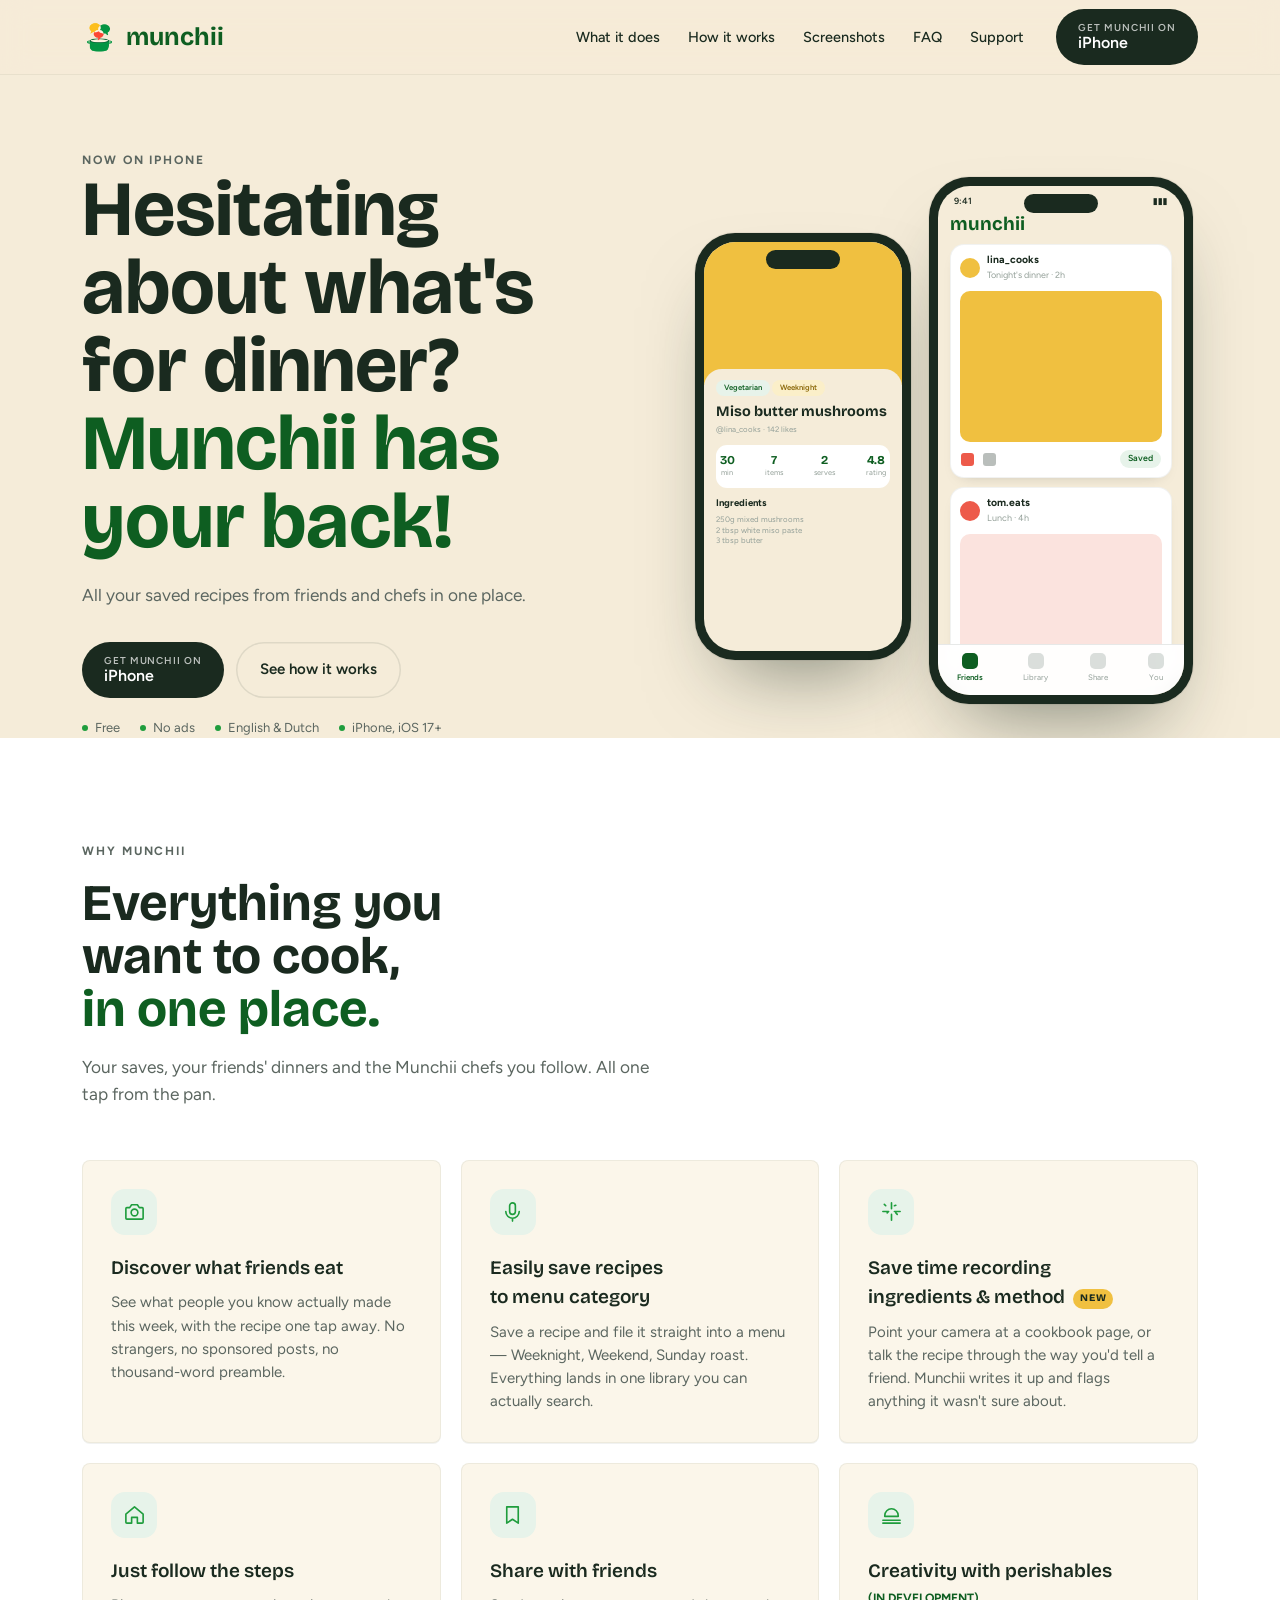
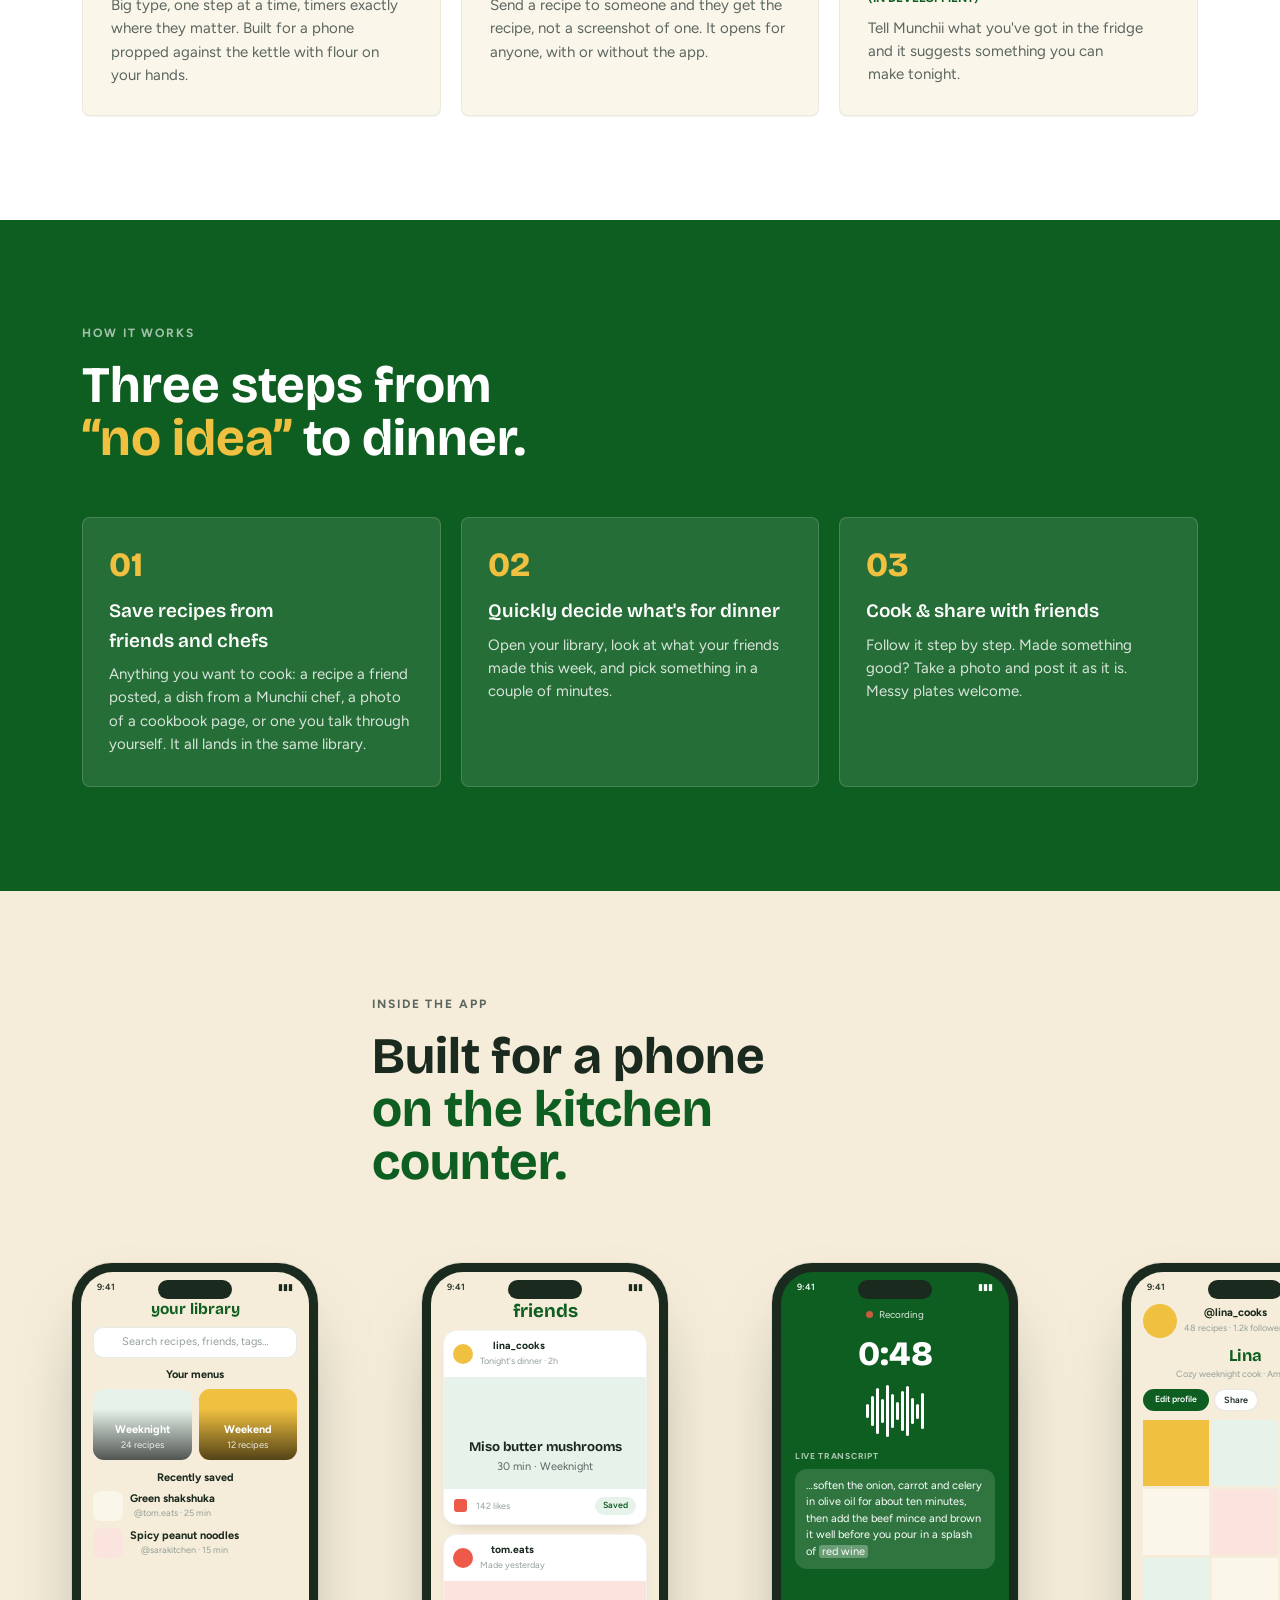
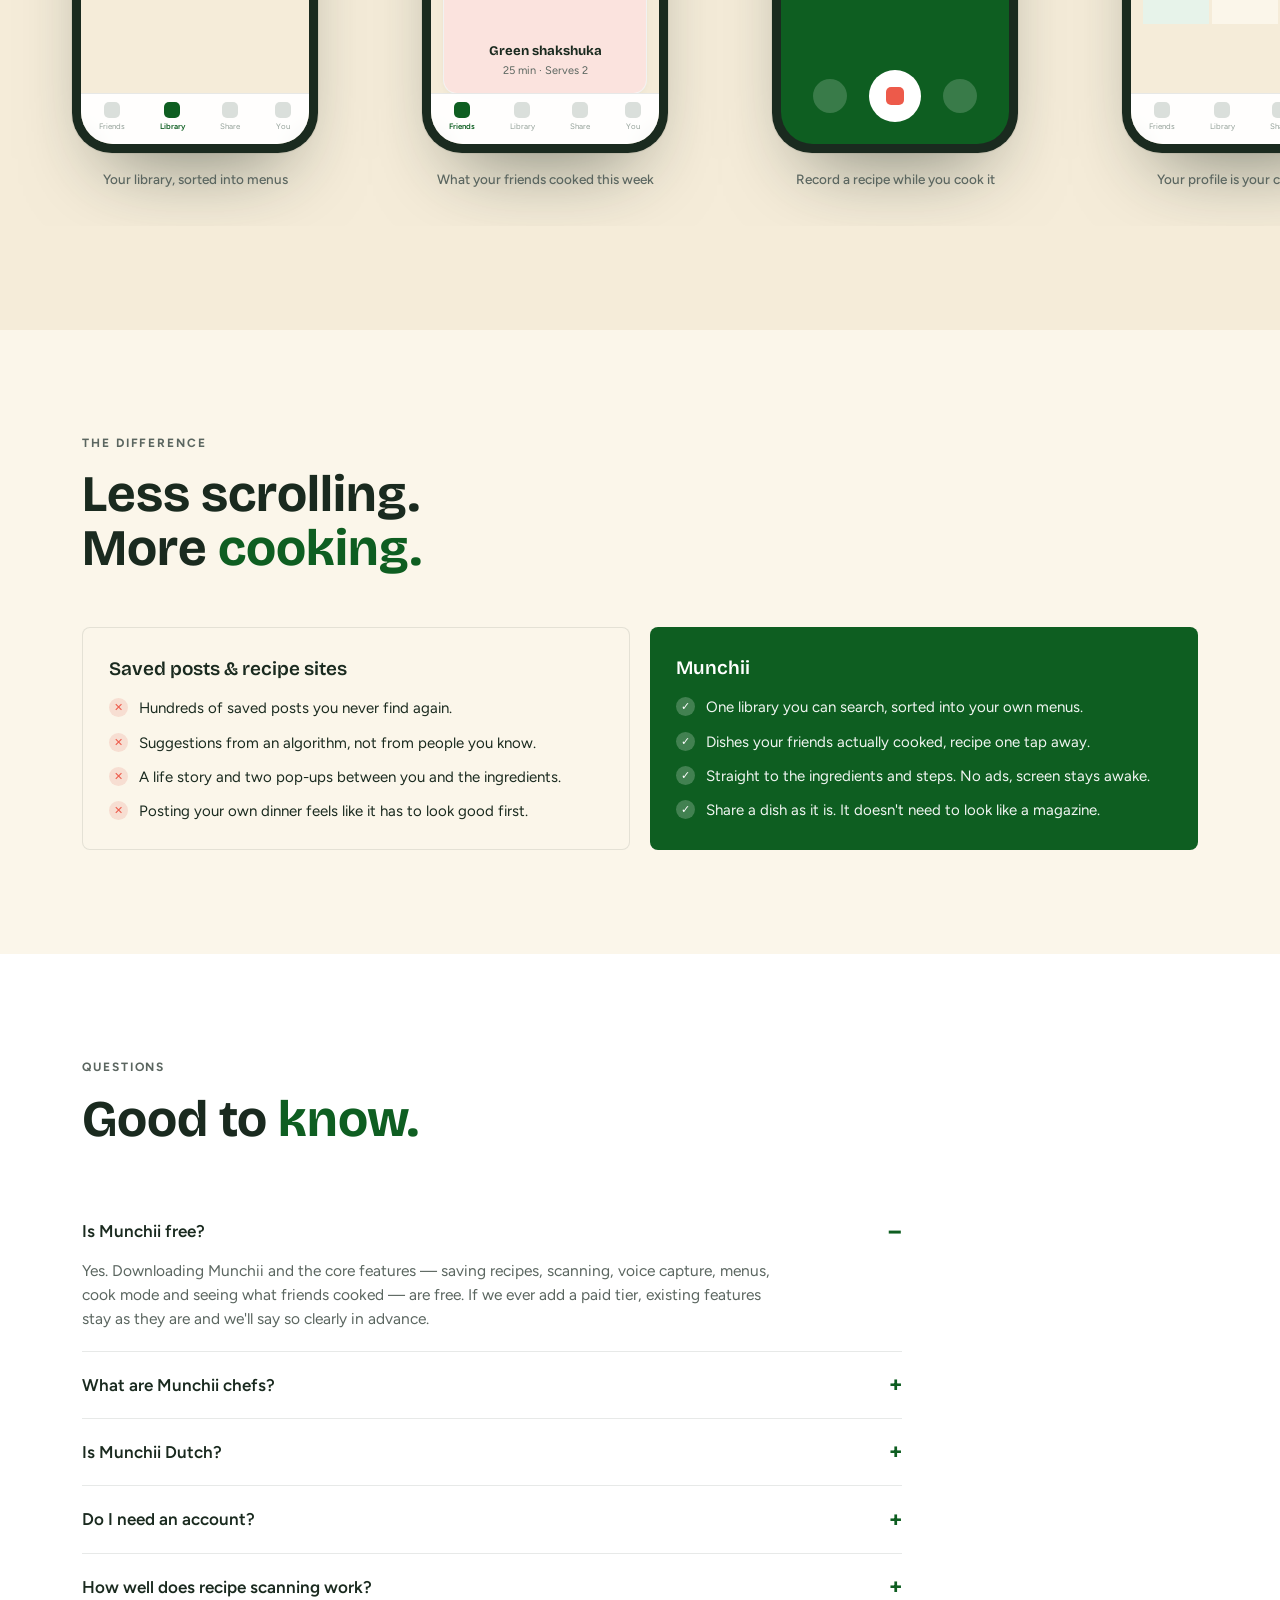
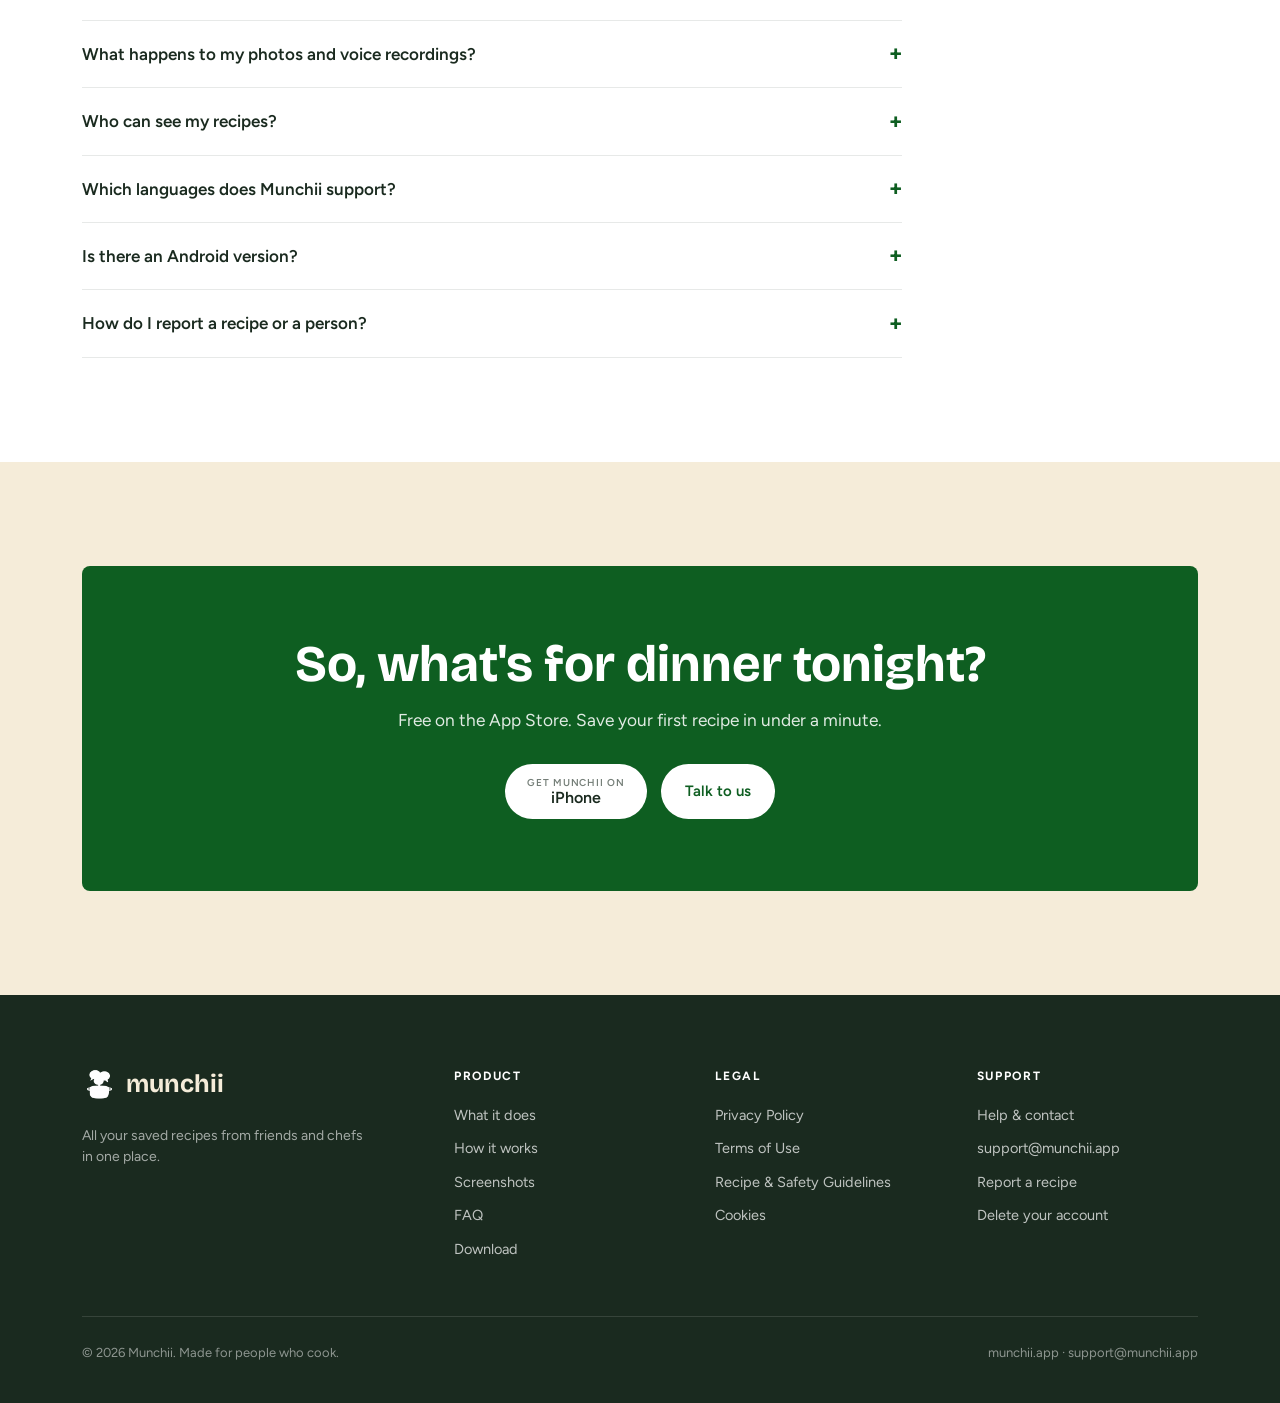
==== commit de824919: "Marketing site update" ====
--- a/index.html
+++ b/index.html
@@ -3,52 +3,55 @@
 <head>
 <meta charset="UTF-8" />
 <meta name="viewport" content="width=device-width,initial-scale=1" />
-<title>Munchii — Cook inspired. Share what you make.</title>
-<meta name="description" content="Munchii turns the recipes you actually cook into a feed worth following. Scan a cookbook page, say a recipe out loud, or start from what's in your fridge. Free on iPhone." />
-<meta property="og:title" content="Munchii — Cook inspired." />
-<meta property="og:description" content="Scan, speak or write a recipe. Cook it. Share it with people who cook like you." />
-<meta property="og:url" content="https://www.munchii.app" />
-<link rel="canonical" href="https://www.munchii.app" />
+<title>Munchii — What's for dinner?</title>
+<meta name="description" content="All your saved recipes from friends and chefs in one place. Munchii helps you decide what's for dinner. Free on iPhone." />
+<meta property="og:title" content="Munchii — What's for dinner?" />
+<meta property="og:description" content="All your saved recipes from friends and chefs in one place." />
+<meta property="og:url" content="https://munchii.app" />
+<meta property="og:image" content="https://munchii.app/og-image.png" />
+<meta property="og:image:width" content="1200" />
+<meta property="og:image:height" content="630" />
+<meta name="twitter:card" content="summary_large_image" />
+<link rel="canonical" href="https://munchii.app" />
 <link rel="preconnect" href="https://fonts.googleapis.com" />
 <link rel="preconnect" href="https://fonts.gstatic.com" crossorigin />
-<link href="https://fonts.googleapis.com/css2?family=Pacifico&amp;family=Instrument+Serif:ital@0;1&amp;display=swap" rel="stylesheet" />
-<link rel="icon" href="favicon.svg" type="image/svg+xml" />
+<link href="https://fonts.googleapis.com/css2?family=Bricolage+Grotesque:opsz,wght@12..96,500..800&amp;family=Figtree:wght@400;500;600;700&amp;display=swap" rel="stylesheet" />
+<link rel="icon" href="assets/favicon-64.png" sizes="64x64" type="image/png" />
+<link rel="apple-touch-icon" href="assets/apple-touch-icon.png" />
 <link rel="stylesheet" href="site.css" />
 </head>
 <body>
 
 <header class="nav">
   <div class="wrap nav-in">
-    <a href="#top" class="wm" aria-label="Munchii home">Munchii</a>
+    <a href="#top" class="brand" aria-label="Munchii home"><img src="assets/munchii-mark.png" alt="" />munchii</a>
     <nav class="nav-links" aria-label="Main">
-      <a href="#features">Features</a>
+      <a href="#features">What it does</a>
       <a href="#how">How it works</a>
       <a href="#screens">Screenshots</a>
       <a href="#faq">FAQ</a>
       <a href="support.html">Support</a>
     </nav>
-    <!-- TODO: App Store URL -->
-    <a class="btn btn-app" href="#"><svg width="17" height="17" viewBox="0 0 24 24" fill="#fff" aria-hidden="true"><path d="M17.05 12.04c-.03-2.83 2.31-4.18 2.41-4.25-1.32-1.93-3.37-2.19-4.1-2.22-1.74-.18-3.4 1.03-4.29 1.03-.89 0-2.25-1-3.71-.98-1.91.03-3.67 1.11-4.65 2.82-1.98 3.44-.51 8.53 1.43 11.33.95 1.37 2.07 2.9 3.54 2.85 1.42-.06 1.96-.92 3.68-.92 1.72 0 2.2.92 3.71.89 1.53-.03 2.5-1.39 3.43-2.77 1.08-1.59 1.52-3.14 1.55-3.22-.03-.01-2.97-1.14-3-4.56zM14.4 4.13c.78-.95 1.32-2.27 1.17-3.59-1.13.05-2.5.76-3.31 1.7-.72.83-1.36 2.18-1.19 3.47 1.26.1 2.55-.64 3.33-1.58z"/></svg><span><span class="sub">Download on the</span><span class="big">App Store</span></span></a>
+    <details class="mobile-nav"><summary aria-label="Open navigation"><span></span></summary><nav class="mobile-menu" aria-label="Mobile"><a href="#features">What it does</a><a href="#how">How it works</a><a href="#screens">Screenshots</a><a href="#faq">FAQ</a><a href="support.html">Support</a></nav></details>
+    <a class="btn btn-app" href="mailto:support@munchii.app?subject=Munchii%20iPhone%20launch"><span><span class="sub">Get Munchii on</span><span class="big">iPhone</span></span></a>
   </div>
 </header>
 
 <main>
 <a id="top"></a>
 <section class="hero">
-  <div class="blobs" aria-hidden="true"><div class="blob b1"></div><div class="blob b2"></div></div>
   <div class="wrap hero-grid">
     <div class="hero-copy">
       <div class="eyebrow">Now on iPhone</div>
-      <h1>Cook <span class="it">inspired.</span><br />Share what you make.</h1>
-      <p class="lead" style="margin-top:22px">Munchii turns the recipes you actually cook into a feed worth following. Scan a cookbook page, talk a recipe out loud, or start from what's in your fridge — then share it with the people who cook like you.</p>
+      <h1>Hesitating about what's for dinner?<br /><span class="accent">Munchii has your back!</span></h1>
+      <p class="lead" style="margin-top:22px">All your saved recipes from friends and chefs in one place.</p>
       <div class="badges" id="download">
-        <!-- TODO: App Store URL -->
-        <a class="btn btn-app" href="#"><svg width="18" height="18" viewBox="0 0 24 24" fill="#fff" aria-hidden="true"><path d="M17.05 12.04c-.03-2.83 2.31-4.18 2.41-4.25-1.32-1.93-3.37-2.19-4.1-2.22-1.74-.18-3.4 1.03-4.29 1.03-.89 0-2.25-1-3.71-.98-1.91.03-3.67 1.11-4.65 2.82-1.98 3.44-.51 8.53 1.43 11.33.95 1.37 2.07 2.9 3.54 2.85 1.42-.06 1.96-.92 3.68-.92 1.72 0 2.2.92 3.71.89 1.53-.03 2.5-1.39 3.43-2.77 1.08-1.59 1.52-3.14 1.55-3.22-.03-.01-2.97-1.14-3-4.56zM14.4 4.13c.78-.95 1.32-2.27 1.17-3.59-1.13.05-2.5.76-3.31 1.7-.72.83-1.36 2.18-1.19 3.47 1.26.1 2.55-.64 3.33-1.58z"/></svg><span><span class="sub">Download on the</span><span class="big">App Store</span></span></a>
+        <a class="btn btn-app" href="mailto:support@munchii.app?subject=Munchii%20iPhone%20launch"><span><span class="sub">Get Munchii on</span><span class="big">iPhone</span></span></a>
         <a class="btn btn-ghost" href="#how">See how it works</a>
       </div>
       <div class="trust">
-        <span><i class="dot"></i>Free to download</span>
-        <span><i class="dot"></i>No ads in your feed</span>
+        <span><i class="dot"></i>Free</span>
+        <span><i class="dot"></i>No ads</span>
         <span><i class="dot"></i>English &amp; Dutch</span>
         <span><i class="dot"></i>iPhone, iOS 17+</span>
       </div>
@@ -61,7 +64,7 @@
           <div class="food sc-hero"></div>
           <div class="sc-sheet">
             <span class="pill">Vegetarian</span> <span class="pill y">Weeknight</span>
-            <div style="font-family:var(--serif);font-size:1.5em;line-height:1.08;margin:8px 0 6px">Miso butter <em class="it">mushrooms</em></div>
+            <div style="font-family:var(--display);font-weight:700;font-size:1.5em;line-height:1.08;margin:8px 0 6px">Miso butter mushrooms</div>
             <div class="sc-sub">@lina_cooks · 142 likes</div>
             <div style="display:flex;justify-content:space-between;background:#fff;border-radius:11px;padding:9px 4px;margin:9px 0">
               <div class="stat"><b>30</b><em>min</em></div><div class="stat"><b>7</b><em>items</em></div><div class="stat"><b>2</b><em>serves</em></div><div class="stat"><b>4.8</b><em>rating</em></div>
@@ -85,11 +88,11 @@
               <div class="sc-acts"><span class="hp" style="background:var(--red)"></span><span class="hp" style="background:var(--ink);opacity:.3"></span><span class="pill" style="margin-left:auto">Saved</span></div>
             </div>
             <div class="sc-card">
-              <div class="sc-row"><span class="av" style="background:radial-gradient(120% 110% at 30% 25%,#F08A6E,#E64C3F)"></span><span><span class="sc-nm">tom.eats</span><br /><span class="sc-sub">Lunch · 4h</span></span></div>
+              <div class="sc-row"><span class="av alt"></span><span><span class="sc-nm">tom.eats</span><br /><span class="sc-sub">Lunch · 4h</span></span></div>
               <div class="food r sc-img"></div>
             </div>
           </div>
-          <div class="tbar"><span><i class="on"></i><em class="on">Feed</em></span><span><i></i><em>Library</em></span><span><i></i><em>Generate</em></span><span><i></i><em>You</em></span></div>
+          <div class="tbar"><span><i class="on"></i><em class="on">Friends</em></span><span><i></i><em>Library</em></span><span><i></i><em>Share</em></span><span><i></i><em>You</em></span></div>
         </div>
       </div>
     </div>
@@ -100,39 +103,39 @@
   <div class="wrap">
     <div class="sec-head">
       <div class="eyebrow">Why Munchii</div>
-      <h2>Every recipe you cook,<br /><span class="it">saved properly.</span></h2>
-      <p class="lead" style="margin-top:18px">Most good recipes live somewhere awkward — a screenshot, a scribbled card, your head. Munchii gives them one home, in three taps or fewer.</p>
+      <h2>Everything you want to cook,<br /><span class="accent">in one place.</span></h2>
+      <p class="lead" style="margin-top:18px">Your saves, your friends' dinners and the Munchii chefs you follow. All one tap from the pan.</p>
     </div>
     <div class="cards">
       <article class="card">
-        <div class="ic"><svg width="23" height="23" viewBox="0 0 24 24" fill="none" stroke="#1A8A4F" stroke-width="1.7" stroke-linecap="round" stroke-linejoin="round"><path d="M4 8h3l2-3h6l2 3h3a1 1 0 0 1 1 1v10a1 1 0 0 1-1 1H4a1 1 0 0 1-1-1V9a1 1 0 0 1 1-1z"/><circle cx="12" cy="13" r="3.5"/></svg></div>
-        <h3>Scan any recipe</h3>
-        <p>Point your camera at a recipe card, a cookbook page or a screenshot. Munchii reads the ingredients and steps and writes them up as a clean, cookable recipe — you just check it.</p>
-      </article>
-      <article class="card">
-        <div class="ic"><svg width="23" height="23" viewBox="0 0 24 24" fill="none" stroke="#1A8A4F" stroke-width="1.7" stroke-linecap="round" stroke-linejoin="round"><rect x="9" y="3" width="6" height="12" rx="3"/><path d="M5 12a7 7 0 0 0 14 0M12 19v3"/></svg></div>
-        <h3>Say it out loud<span class="tagnew">NEW</span></h3>
-        <p>Talk through a recipe the way you'd tell a friend. We transcribe it, split it into steps and pull out the ingredients — with anything unclear flagged for you to fix.</p>
-      </article>
-      <article class="card">
-        <div class="ic"><svg width="23" height="23" viewBox="0 0 24 24" fill="none" stroke="#1A8A4F" stroke-width="1.7" stroke-linecap="round" stroke-linejoin="round"><path d="M12 3v6m0 6v6m9-9h-6m-6 0H3m13.5-6.5L15 6m-6 6-1.5 1.5m9 0L18 15m-12-9L4.5 4.5"/></svg></div>
-        <h3>Cook from your fridge</h3>
-        <p>Tell Munchii what you've actually got in. It suggests things you can make tonight, tuned to the cuisines and cooking level you set up front.</p>
-      </article>
-      <article class="card">
-        <div class="ic"><svg width="23" height="23" viewBox="0 0 24 24" fill="none" stroke="#1A8A4F" stroke-width="1.7" stroke-linecap="round" stroke-linejoin="round"><path d="M3 11.5 12 4l9 7.5V20a1 1 0 0 1-1 1h-5v-6h-6v6H4a1 1 0 0 1-1-1z"/></svg></div>
-        <h3>A feed of real home cooks</h3>
-        <p>No sponsored posts, no thousand-word preamble. Just what the people you follow cooked tonight, and the recipe behind it — one tap away.</p>
-      </article>
-      <article class="card">
-        <div class="ic"><svg width="23" height="23" viewBox="0 0 24 24" fill="none" stroke="#1A8A4F" stroke-width="1.7" stroke-linecap="round" stroke-linejoin="round"><path d="M6 4h12v17l-6-4-6 4z"/></svg></div>
-        <h3>Menus that stay tidy</h3>
-        <p>Group recipes into menus — Weeknight, Weekend, Sunday roast — so the thing you want is where you left it. Each menu shows what's inside at a glance.</p>
-      </article>
-      <article class="card">
-        <div class="ic"><svg width="23" height="23" viewBox="0 0 24 24" fill="none" stroke="#1A8A4F" stroke-width="1.7" stroke-linecap="round" stroke-linejoin="round"><path d="M5 13a7 7 0 1 1 14 0v1H5z"/><path d="M3 18h18M3 21h18"/></svg></div>
-        <h3>Cook mode</h3>
+        <div class="ic"><svg width="23" height="23" viewBox="0 0 24 24" fill="none" stroke="#1F9D3D" stroke-width="1.7" stroke-linecap="round" stroke-linejoin="round"><path d="M4 8h3l2-3h6l2 3h3a1 1 0 0 1 1 1v10a1 1 0 0 1-1 1H4a1 1 0 0 1-1-1V9a1 1 0 0 1 1-1z"/><circle cx="12" cy="13" r="3.5"/></svg></div>
+        <h3>Discover what friends eat</h3>
+        <p>See what people you know actually made this week, with the recipe one tap away. No strangers, no sponsored posts, no thousand-word preamble.</p>
+      </article>
+      <article class="card">
+        <div class="ic"><svg width="23" height="23" viewBox="0 0 24 24" fill="none" stroke="#1F9D3D" stroke-width="1.7" stroke-linecap="round" stroke-linejoin="round"><rect x="9" y="3" width="6" height="12" rx="3"/><path d="M5 12a7 7 0 0 0 14 0M12 19v3"/></svg></div>
+        <h3>Easily save recipes to menu category</h3>
+        <p>Save a recipe and file it straight into a menu — Weeknight, Weekend, Sunday roast. Everything lands in one library you can actually search.</p>
+      </article>
+      <article class="card">
+        <div class="ic"><svg width="23" height="23" viewBox="0 0 24 24" fill="none" stroke="#1F9D3D" stroke-width="1.7" stroke-linecap="round" stroke-linejoin="round"><path d="M12 3v6m0 6v6m9-9h-6m-6 0H3m13.5-6.5L15 6m-6 6-1.5 1.5m9 0L18 15m-12-9L4.5 4.5"/></svg></div>
+        <h3>Save time recording ingredients &amp; method<span class="tagnew">NEW</span></h3>
+        <p>Point your camera at a cookbook page, or talk the recipe through the way you'd tell a friend. Munchii writes it up and flags anything it wasn't sure about.</p>
+      </article>
+      <article class="card">
+        <div class="ic"><svg width="23" height="23" viewBox="0 0 24 24" fill="none" stroke="#1F9D3D" stroke-width="1.7" stroke-linecap="round" stroke-linejoin="round"><path d="M3 11.5 12 4l9 7.5V20a1 1 0 0 1-1 1h-5v-6h-6v6H4a1 1 0 0 1-1-1z"/></svg></div>
+        <h3>Just follow the steps</h3>
         <p>Big type, one step at a time, timers exactly where they matter. Built for a phone propped against the kettle with flour on your hands.</p>
+      </article>
+      <article class="card">
+        <div class="ic"><svg width="23" height="23" viewBox="0 0 24 24" fill="none" stroke="#1F9D3D" stroke-width="1.7" stroke-linecap="round" stroke-linejoin="round"><path d="M6 4h12v17l-6-4-6 4z"/></svg></div>
+        <h3>Share with friends</h3>
+        <p>Send a recipe to someone and they get the recipe, not a screenshot of one. It opens for anyone, with or without the app.</p>
+      </article>
+      <article class="card">
+        <div class="ic"><svg width="23" height="23" viewBox="0 0 24 24" fill="none" stroke="#1F9D3D" stroke-width="1.7" stroke-linecap="round" stroke-linejoin="round"><path d="M5 13a7 7 0 1 1 14 0v1H5z"/><path d="M3 18h18M3 21h18"/></svg></div>
+        <h3>Creativity with perishables <span class="dev-label">(in development)</span></h3>
+        <p>Tell Munchii what you've got in the fridge and it suggests something you can make tonight.</p>
       </article>
     </div>
   </div>
@@ -142,12 +145,12 @@
   <div class="wrap">
     <div class="sec-head">
       <div class="eyebrow">How it works</div>
-      <h2>Three steps from<br /><span class="it">idea</span> to dinner.</h2>
+      <h2>Three steps from<br /><span class="accent">“no idea”</span> to dinner.</h2>
     </div>
     <div class="steps">
-      <div class="step"><h3>Capture it</h3><p>Scan a photo, record your voice, or type it yourself. All three land in the same recipe editor, so nothing feels bolted on.</p></div>
-      <div class="step"><h3>Check it</h3><p>We structure the ingredients and steps and flag anything we weren't sure about. You fix it in seconds — or save it as a draft and finish later.</p></div>
-      <div class="step"><h3>Cook &amp; share</h3><p>Follow it in cook mode, then post the result. Your friends get the recipe, not just the photo.</p></div>
+      <div class="step"><h3>Save recipes from friends and chefs</h3><p>Anything you want to cook: a recipe a friend posted, a dish from a Munchii chef, a photo of a cookbook page, or one you talk through yourself. It all lands in the same library.</p></div>
+      <div class="step"><h3>Quickly decide what's for dinner</h3><p>Open your library, look at what your friends made this week, and pick something in a couple of minutes.</p></div>
+      <div class="step"><h3>Cook &amp; share with friends</h3><p>Follow it step by step. Made something good? Take a photo and post it as it is. Messy plates welcome.</p></div>
     </div>
   </div>
 </section>
@@ -155,7 +158,7 @@
 <section id="screens">
   <div class="wrap sec-head">
     <div class="eyebrow">Inside the app</div>
-    <h2>Designed to be used<br />with <span class="it">one hand.</span></h2>
+    <h2>Built for a phone<br /><span class="accent">on the kitchen counter.</span></h2>
   </div>
   <div class="gallery">
     <figure class="shot">
@@ -173,40 +176,37 @@
           <div style="display:flex;gap:7px;align-items:center;margin-bottom:7px"><span class="food c" style="width:30px;height:30px;border-radius:8px"></span><span><b>Green shakshuka</b><br /><span class="sc-sub">@tom.eats · 25 min</span></span></div>
           <div style="display:flex;gap:7px;align-items:center"><span class="food r" style="width:30px;height:30px;border-radius:8px"></span><span><b>Spicy peanut noodles</b><br /><span class="sc-sub">@sarakitchen · 15 min</span></span></div>
         </div>
-        <div class="tbar"><span><i></i><em>Feed</em></span><span><i class="on"></i><em class="on">Library</em></span><span><i></i><em>Generate</em></span><span><i></i><em>You</em></span></div>
+        <div class="tbar"><span><i></i><em>Friends</em></span><span><i class="on"></i><em class="on">Library</em></span><span><i></i><em>Share</em></span><span><i></i><em>You</em></span></div>
       </div></div>
       <figcaption>Your library, sorted into menus</figcaption>
     </figure>
 
     <figure class="shot">
-      <div class="phone" aria-hidden="true"><div class="screen" style="background:#fff"><div class="notch"></div>
+      <div class="phone" aria-hidden="true"><div class="screen"><div class="notch"></div>
         <div class="sbar"><span>9:41</span><span>▮▮▮</span></div>
-        <div class="sc-pad" style="text-align:center">
-          <div style="font-family:var(--serif);font-size:1.9em;line-height:1.05;margin:8px 0 4px">Cook <em class="it">inspired</em></div>
-          <div class="sc-sub" style="margin-bottom:12px">Tell me what you've got, I'll cook up ideas</div>
-        </div>
-        <div class="sc-pad" style="text-align:left">
-          <div class="bubble">Hi! What fresh products do you have at home right now?</div>
-          <div class="bubble me">Spinach, eggs, lemon, half an onion</div>
-          <div class="bubble">Nice! What kind of kitchen are you feeling tonight?</div>
-          <div class="chips"><span class="chip">Italian</span><span class="chip on">Asian</span><span class="chip">Comfort</span><span class="chip">Quick</span></div>
-          <div style="display:flex;gap:8px;align-items:center;border:1.5px solid var(--green);border-radius:12px;padding:7px;margin-top:9px;background:#fff">
-            <span class="food r" style="width:30px;height:30px;border-radius:8px"></span>
-            <span style="flex:1"><b>Spinach &amp; egg ramen</b><br /><span class="sc-sub">20 min · 3 of 4 ingredients ✓</span></span>
-            <span class="pill" style="background:var(--green);color:#fff">COOK</span>
-          </div>
-        </div>
-        <div class="tbar"><span><i></i><em>Feed</em></span><span><i></i><em>Library</em></span><span><i class="on"></i><em class="on">Generate</em></span><span><i></i><em>You</em></span></div>
+        <div class="sc-pad">
+          <div class="sc-h">friends</div>
+          <div class="sc-card">
+            <div class="sc-row"><span class="av"></span><span><span class="sc-nm">lina_cooks</span><br /><span class="sc-sub">Tonight's dinner · 2h</span></span></div>
+            <div class="recipe-preview"><b>Miso butter mushrooms</b><span>30 min · Weeknight</span></div>
+            <div class="sc-acts"><span class="hp" style="background:var(--red)"></span><span class="sc-sub">142 likes</span><span class="pill" style="margin-left:auto">Saved</span></div>
+          </div>
+          <div class="sc-card">
+            <div class="sc-row"><span class="av alt"></span><span><span class="sc-nm">tom.eats</span><br /><span class="sc-sub">Made yesterday</span></span></div>
+            <div class="recipe-preview alt"><b>Green shakshuka</b><span>25 min · Serves 2</span></div>
+          </div>
+        </div>
+        <div class="tbar"><span><i class="on"></i><em class="on">Friends</em></span><span><i></i><em>Library</em></span><span><i></i><em>Share</em></span><span><i></i><em>You</em></span></div>
       </div></div>
-      <figcaption>Ideas from what's already in the fridge</figcaption>
+      <figcaption>What your friends cooked this week</figcaption>
     </figure>
 
     <figure class="shot">
-      <div class="phone" aria-hidden="true"><div class="screen" style="background:var(--green)"><div class="notch"></div>
+      <div class="phone" aria-hidden="true"><div class="screen" style="background:var(--green-deep)"><div class="notch"></div>
         <div class="sbar" style="color:#fff"><span>9:41</span><span>▮▮▮</span></div>
         <div style="padding:14px 14px 0;color:#fff;text-align:center">
           <div style="font-size:.9em;opacity:.85;display:flex;align-items:center;justify-content:center;gap:6px"><span style="width:7px;height:7px;border-radius:50%;background:var(--red);display:inline-block"></span>Recording</div>
-          <div style="font-family:var(--serif);font-style:italic;font-size:3.1em;line-height:1;margin:16px 0 6px">0:48</div>
+          <div style="font-family:var(--display);font-weight:800;font-size:3.1em;line-height:1;margin:16px 0 6px">0:48</div>
           <div style="display:flex;align-items:center;justify-content:center;gap:2.5px;height:52px;margin:14px 0">
             <span style="width:2.5px;height:14px;background:#fff;border-radius:9px"></span><span style="width:2.5px;height:30px;background:#fff;border-radius:9px"></span><span style="width:2.5px;height:46px;background:#fff;border-radius:9px"></span><span style="width:2.5px;height:24px;background:#fff;border-radius:9px"></span><span style="width:2.5px;height:52px;background:#fff;border-radius:9px"></span><span style="width:2.5px;height:34px;background:#fff;border-radius:9px"></span><span style="width:2.5px;height:18px;background:#fff;border-radius:9px"></span><span style="width:2.5px;height:40px;background:#fff;border-radius:9px"></span><span style="width:2.5px;height:50px;background:#fff;border-radius:9px"></span><span style="width:2.5px;height:26px;background:#fff;border-radius:9px"></span><span style="width:2.5px;height:15px;background:#fff;border-radius:9px"></span><span style="width:2.5px;height:36px;background:#fff;border-radius:9px"></span>
           </div>
@@ -227,38 +227,38 @@
         <div class="sbar"><span>9:41</span><span>▮▮▮</span></div>
         <div class="sc-pad">
           <div style="display:flex;align-items:center;gap:7px;margin:4px 0 10px"><span class="food" style="width:34px;height:34px;border-radius:50%"></span><span><b>@lina_cooks</b><br /><span class="sc-sub">48 recipes · 1.2k followers</span></span></div>
-          <div style="font-family:var(--serif);font-style:italic;color:var(--green);font-size:1.5em;line-height:1">Lina</div>
+          <div style="font-family:var(--display);font-weight:700;color:var(--green-deep);font-size:1.5em;line-height:1">Lina</div>
           <div class="sc-sub" style="margin:4px 0 9px">Cozy weeknight cook · Amsterdam</div>
-          <div style="display:flex;gap:5px;margin-bottom:9px"><span class="pill" style="background:var(--green);color:#fff;padding:5px 12px">Edit profile</span><span class="chip">Share</span></div>
+          <div style="display:flex;gap:5px;margin-bottom:9px"><span class="pill" style="background:var(--green-deep);color:#fff;padding:5px 12px">Edit profile</span><span class="chip">Share</span></div>
           <div class="grid3"><div class="food"></div><div class="food g"></div><div class="food r"></div><div class="food c"></div><div class="food r"></div><div class="food"></div><div class="food g"></div><div class="food c"></div><div class="food"></div></div>
         </div>
-        <div class="tbar"><span><i></i><em>Feed</em></span><span><i></i><em>Library</em></span><span><i></i><em>Generate</em></span><span><i class="on"></i><em class="on">You</em></span></div>
+        <div class="tbar"><span><i></i><em>Friends</em></span><span><i></i><em>Library</em></span><span><i></i><em>Share</em></span><span><i class="on"></i><em class="on">You</em></span></div>
       </div></div>
-      <figcaption>A profile that's a real cookbook</figcaption>
+      <figcaption>Your profile is your cookbook</figcaption>
     </figure>
   </div>
 </section>
 
 <section class="on-cream-soft">
   <div class="wrap">
-    <div class="sec-head"><div class="eyebrow">The difference</div><h2>Less scrolling.<br />More <span class="it">cooking.</span></h2></div>
+    <div class="sec-head"><div class="eyebrow">The difference</div><h2>Less scrolling.<br />More <span class="accent">cooking.</span></h2></div>
     <div class="compare">
       <div class="cmp bad">
-        <h3>Recipe sites &amp; blogs</h3>
-        <ul>
-          <li><span class="mk">✕</span><span>A life story between you and the ingredients list.</span></li>
-          <li><span class="mk">✕</span><span>Ads and pop-ups while your hands are covered in dough.</span></li>
-          <li><span class="mk">✕</span><span>Written by strangers optimising for search, not dinner.</span></li>
-          <li><span class="mk">✕</span><span>Your own recipes stay stuck in screenshots and notes.</span></li>
+        <h3>Saved posts &amp; recipe sites</h3>
+        <ul>
+          <li><span class="mk">✕</span><span>Hundreds of saved posts you never find again.</span></li>
+          <li><span class="mk">✕</span><span>Suggestions from an algorithm, not from people you know.</span></li>
+          <li><span class="mk">✕</span><span>A life story and two pop-ups between you and the ingredients.</span></li>
+          <li><span class="mk">✕</span><span>Posting your own dinner feels like it has to look good first.</span></li>
         </ul>
       </div>
       <div class="cmp good">
         <h3>Munchii</h3>
         <ul>
-          <li><span class="mk">✓</span><span>Straight to the ingredients and steps, every time.</span></li>
-          <li><span class="mk">✓</span><span>No ads in your feed. Cook mode keeps the screen awake and clean.</span></li>
-          <li><span class="mk">✓</span><span>Recipes from people you actually know and follow.</span></li>
-          <li><span class="mk">✓</span><span>Scan, speak or type — your recipes finally live in one place.</span></li>
+          <li><span class="mk">✓</span><span>One library you can search, sorted into your own menus.</span></li>
+          <li><span class="mk">✓</span><span>Dishes your friends actually cooked, recipe one tap away.</span></li>
+          <li><span class="mk">✓</span><span>Straight to the ingredients and steps. No ads, screen stays awake.</span></li>
+          <li><span class="mk">✓</span><span>Share a dish as it is. It doesn't need to look like a magazine.</span></li>
         </ul>
       </div>
     </div>
@@ -267,16 +267,18 @@
 
 <section id="faq" class="on-white">
   <div class="wrap">
-    <div class="sec-head"><div class="eyebrow">Questions</div><h2>Good to <span class="it">know.</span></h2></div>
+    <div class="sec-head"><div class="eyebrow">Questions</div><h2>Good to <span class="accent">know.</span></h2></div>
     <div class="faq">
-      <details open><summary>Is Munchii free?</summary><p>Yes. Downloading Munchii and the core features — saving recipes, scanning, voice capture, menus, cook mode and the social feed — are free. If we ever add a paid tier, existing features stay as they are and we'll say so clearly in advance.</p></details>
+      <details open><summary>Is Munchii free?</summary><p>Yes. Downloading Munchii and the core features — saving recipes, scanning, voice capture, menus, cook mode and seeing what friends cooked — are free. If we ever add a paid tier, existing features stay as they are and we'll say so clearly in advance.</p></details>
+      <details><summary>What are Munchii chefs?</summary><p>Munchii chefs are super users who cook often and share their own versions of the dishes they like.</p></details>
+      <details><summary>Is Munchii Dutch?</summary><p>Yes. Munchii is built in Amsterdam and starts in the Netherlands, in English and Dutch.</p></details>
       <details><summary>Do I need an account?</summary><p>You'll need one to save and share recipes — sign in with Apple, Google or email. You can also open demo mode first to look around without signing up.</p></details>
       <details><summary>How well does recipe scanning work?</summary><p>Printed recipes — cookbook pages, recipe cards, screenshots — work best. Handwriting often works too, though results vary with the handwriting. Either way, Munchii shows you the extracted recipe and flags anything it wasn't confident about so you can correct it before saving.</p></details>
       <details><summary>What happens to my photos and voice recordings?</summary><p>They're used to create the recipe you asked for, and processing may happen on our servers or via a third-party AI provider. We don't sell your personal data. Full detail, including retention periods, is in the <a href="privacy.html">Privacy Policy</a>.</p></details>
       <details><summary>Who can see my recipes?</summary><p>You choose per recipe. Drafts are always private to you, and unfinished drafts you don't touch for 30 days are cleared automatically. You can delete any recipe, or your whole account, at any time.</p></details>
       <details><summary>Which languages does Munchii support?</summary><p>English and Dutch at launch, selectable during onboarding and changeable any time in settings.</p></details>
-      <details><summary>Is there an Android version?</summary><p>Not yet. Munchii is iPhone-only for now (iOS 17 and later). Email <a href="mailto:hello@munchii.app">hello@munchii.app</a> and we'll let you know when that changes.</p></details>
-      <details><summary>How do I report a recipe or a person?</summary><p>Tap the ••• menu on any recipe, comment or profile and choose Report. We review reports against our <a href="community.html">Community Guidelines</a>, usually within two business days.</p></details>
+      <details><summary>Is there an Android version?</summary><p>Not yet. Munchii is iPhone-only for now (iOS 17 and later). Email <a href="mailto:support@munchii.app">support@munchii.app</a> and we'll let you know when that changes.</p></details>
+      <details><summary>How do I report a recipe or a person?</summary><p>Tap the ••• menu on any recipe, comment or profile and choose Report. We review reports against our <a href="community.html">Recipe &amp; Safety Guidelines</a>, usually within two business days.</p></details>
     </div>
   </div>
 </section>
@@ -284,11 +286,10 @@
 <section>
   <div class="wrap">
     <div class="cta">
-      <h2>Your next dinner is<br />already in <span class="it">here.</span></h2>
-      <p class="lead">Free on the App Store. Scan your first recipe in under a minute.</p>
+      <h2>So, what's for dinner tonight?</h2>
+      <p class="lead">Free on the App Store. Save your first recipe in under a minute.</p>
       <div class="badges">
-        <!-- TODO: App Store URL -->
-        <a class="btn btn-app" href="#"><svg width="18" height="18" viewBox="0 0 24 24" fill="#1A1F1B" aria-hidden="true"><path d="M17.05 12.04c-.03-2.83 2.31-4.18 2.41-4.25-1.32-1.93-3.37-2.19-4.1-2.22-1.74-.18-3.4 1.03-4.29 1.03-.89 0-2.25-1-3.71-.98-1.91.03-3.67 1.11-4.65 2.82-1.98 3.44-.51 8.53 1.43 11.33.95 1.37 2.07 2.9 3.54 2.85 1.42-.06 1.96-.92 3.68-.92 1.72 0 2.2.92 3.71.89 1.53-.03 2.5-1.39 3.43-2.77 1.08-1.59 1.52-3.14 1.55-3.22-.03-.01-2.97-1.14-3-4.56zM14.4 4.13c.78-.95 1.32-2.27 1.17-3.59-1.13.05-2.5.76-3.31 1.7-.72.83-1.36 2.18-1.19 3.47 1.26.1 2.55-.64 3.33-1.58z"/></svg><span><span class="sub">Download on the</span><span class="big">App Store</span></span></a>
+        <a class="btn btn-app" href="mailto:support@munchii.app?subject=Munchii%20iPhone%20launch"><span><span class="sub">Get Munchii on</span><span class="big">iPhone</span></span></a>
         <a class="btn btn-white" href="support.html">Talk to us</a>
       </div>
     </div>
@@ -300,13 +301,13 @@
   <div class="wrap">
     <div class="f-grid">
       <div>
-        <span class="wm on-green">Munchii</span>
-        <p class="tag">Inspired cooking. Scan it, say it or write it — then share what you make.</p>
+        <span class="brand on-dark"><img src="assets/munchii-mark.png" alt="" />munchii</span>
+        <p class="tag">All your saved recipes from friends and chefs in one place.</p>
       </div>
       <div>
         <h4>Product</h4>
         <ul>
-          <li><a href="#features">Features</a></li>
+          <li><a href="#features">What it does</a></li>
           <li><a href="#how">How it works</a></li>
           <li><a href="#screens">Screenshots</a></li>
           <li><a href="#faq">FAQ</a></li>
@@ -318,7 +319,7 @@
         <ul>
           <li><a href="privacy.html">Privacy Policy</a></li>
           <li><a href="terms.html">Terms of Use</a></li>
-          <li><a href="community.html">Community Guidelines</a></li>
+          <li><a href="community.html">Recipe &amp; Safety Guidelines</a></li>
           <li><a href="privacy.html#cookies">Cookies</a></li>
         </ul>
       </div>
@@ -327,14 +328,14 @@
         <ul>
           <li><a href="support.html">Help &amp; contact</a></li>
           <li><a href="mailto:support@munchii.app">support@munchii.app</a></li>
-          <li><a href="support.html#report">Report content</a></li>
+          <li><a href="support.html#report">Report a recipe</a></li>
           <li><a href="support.html#delete">Delete your account</a></li>
         </ul>
       </div>
     </div>
     <div class="f-bot">
       <span>© 2026 Munchii. Made for people who cook.</span>
-      <span>www.munchii.app · <a href="mailto:hello@munchii.app">hello@munchii.app</a></span>
+      <span>munchii.app · <a href="mailto:support@munchii.app">support@munchii.app</a></span>
     </div>
   </div>
 </footer>
--- a/site.css
+++ b/site.css
@@ -1,28 +1,31 @@
-:root{--green:#1A8A4F;--green-deep:#136B3D;--green-soft:#E6F1EA;--cream:#F4ECD7;--cream-soft:#FAF5E6;--yellow:#F4C544;--red:#E64C3F;--ink:#1A1F1B;--ink-soft:#5B6660;--ink-muted:#94A099;--line:rgba(26,31,27,.10);--line-soft:rgba(26,31,27,.06);--script:'Pacifico',cursive;--serif:'Instrument Serif',Georgia,serif;--ui:-apple-system,BlinkMacSystemFont,'Segoe UI',system-ui,sans-serif;--wrap:1180px;--r:20px}
+:root{--green:#1F9D3D;--green-deep:#0E5E21;--green-soft:#E7F3EA;--cream:#F5ECD9;--cream-soft:#FBF6EA;--yellow:#F0C040;--red:#ED5A4A;--ink:#1A2A1F;--ink-soft:#5B6660;--ink-muted:#94A099;--line:rgba(26,42,31,.10);--line-soft:rgba(26,42,31,.06);--display:'Bricolage Grotesque','Figtree',system-ui,sans-serif;--ui:'Figtree',system-ui,-apple-system,sans-serif;--wrap:1180px;--r:8px}
 *{box-sizing:border-box}
 html{scroll-behavior:smooth}
-body{margin:0;background:var(--cream);color:var(--ink);font-family:var(--ui);-webkit-font-smoothing:antialiased;line-height:1.55;text-wrap:pretty}
+body{margin:0;background:var(--cream);color:var(--ink);font-family:var(--ui);font-optical-sizing:auto;-webkit-font-smoothing:antialiased;line-height:1.55;text-wrap:pretty}
 img{max-width:100%;display:block}
 a{color:var(--green-deep);text-decoration:none}
-a:hover{color:var(--green);text-decoration:underline}
+a:hover{color:var(--green-deep);text-decoration:underline}
 a:focus-visible,.btn:focus-visible,summary:focus-visible{outline:3px solid var(--yellow);outline-offset:4px}
 .wrap{max-width:var(--wrap);margin:0 auto;padding:0 32px}
 .sr{position:absolute;width:1px;height:1px;overflow:hidden;clip:rect(0 0 0 0)}
 
 /* type */
-h1,h2,h3,h4{margin:0;font-weight:400;letter-spacing:-.015em;text-wrap:balance}
-h1{font-family:var(--serif);font-size:clamp(44px,6.4vw,82px);line-height:.98}
-h2{font-family:var(--serif);font-size:clamp(32px,4vw,52px);line-height:1.04}
-h3{font-family:var(--ui);font-size:19px;font-weight:700;letter-spacing:-.01em}
-.it{font-style:italic;color:var(--green)}
+h1,h2,h3,h4{margin:0;font-family:var(--display);font-weight:700;letter-spacing:0;text-wrap:balance}
+h1{font-size:clamp(44px,6.1vw,78px);line-height:1}
+h2{font-size:clamp(32px,4vw,52px);line-height:1.04}
+h3{font-size:19px;font-weight:600}
+.accent{color:var(--green-deep)}
 .eyebrow{font-size:12px;font-weight:700;letter-spacing:.16em;text-transform:uppercase;color:var(--ink-soft)}
 .lead{font-size:clamp(16px,1.35vw,19px);color:var(--ink-soft);max-width:52ch}
 p{margin:0 0 1em}
 .mono{font-family:ui-monospace,'SF Mono',monospace}
 
-/* wordmark */
-.wm{font-family:var(--script);color:var(--green);font-size:27px;line-height:1;display:inline-block}
-.wm.on-green{color:#fff}
+/* brand */
+.brand{display:inline-flex;align-items:center;gap:9px;color:var(--green-deep);font-family:var(--display);font-size:25px;font-weight:700;line-height:1;text-transform:lowercase}
+.brand:hover{color:var(--green-deep);text-decoration:none}
+.brand img{width:35px;height:35px;object-fit:contain}
+.brand.on-dark{color:var(--cream)}
+.brand.on-dark img{filter:brightness(0) invert(1)}
 
 /* buttons */
 .btn{display:inline-flex;align-items:center;gap:9px;padding:14px 24px;border-radius:999px;font-size:15px;font-weight:600;border:none;cursor:pointer;font-family:var(--ui);white-space:nowrap;transition:transform .15s,box-shadow .15s}
@@ -31,19 +34,28 @@
 .btn-app:hover{color:#fff;box-shadow:0 10px 26px -12px rgba(26,31,27,.6)}
 .btn-app .sub{display:block;font-size:10px;letter-spacing:.09em;text-transform:uppercase;opacity:.7;font-weight:600;line-height:1.3}
 .btn-app .big{display:block;font-size:16px;font-weight:600;line-height:1.15}
-.btn-green{background:var(--green);color:#fff}
+.btn-green{background:var(--green-deep);color:#fff}
 .btn-green:hover{color:#fff;box-shadow:0 12px 28px -12px rgba(26,138,79,.65)}
 .btn-ghost{background:transparent;color:var(--ink);box-shadow:inset 0 0 0 1.5px var(--line)}
 .btn-ghost:hover{color:var(--ink);box-shadow:inset 0 0 0 1.5px var(--green)}
-.btn-white{background:#fff;color:var(--green)}
+.btn-white{background:#fff;color:var(--green-deep)}
 .btn-white:hover{color:var(--green-deep)}
 
 /* nav */
-header.nav{position:sticky;top:0;z-index:60;background:rgba(244,236,215,.86);backdrop-filter:blur(14px) saturate(160%);border-bottom:1px solid var(--line-soft)}
+header.nav{position:sticky;top:0;z-index:60;background:rgba(245,236,217,.9);backdrop-filter:blur(14px) saturate(160%);border-bottom:1px solid var(--line-soft)}
 .nav-in{display:flex;align-items:center;gap:32px;height:74px}
 .nav-links{display:flex;gap:28px;margin-left:auto;font-size:14.5px;font-weight:500}
 .nav-links a{color:var(--ink)}
-.nav-links a:hover{color:var(--green);text-decoration:none}
+.nav-links a:hover{color:var(--green-deep);text-decoration:none}
+.mobile-nav{display:none;position:relative;margin-left:auto}
+.mobile-nav summary{position:relative;list-style:none;width:42px;height:42px;display:block;border:1px solid var(--line);border-radius:50%;cursor:pointer}
+.mobile-nav summary::-webkit-details-marker{display:none}
+.mobile-nav summary span,.mobile-nav summary:before,.mobile-nav summary:after{content:'';position:absolute;left:11px;display:block;width:18px;height:2px;background:var(--ink);border-radius:2px;font-size:0;line-height:0}
+.mobile-nav summary:before{top:13px}
+.mobile-nav summary span{top:19px}
+.mobile-nav summary:after{top:25px}
+.mobile-menu{position:absolute;right:0;top:50px;width:220px;padding:12px;background:#fff;border:1px solid var(--line);border-radius:8px;box-shadow:0 18px 40px rgba(26,42,31,.16);display:grid}
+.mobile-menu a{padding:10px 12px;color:var(--ink);font-weight:600}
 
 /* hero */
 .hero{position:relative;overflow:hidden;padding:76px 0 0}
@@ -52,36 +64,37 @@
 .trust{display:flex;flex-wrap:wrap;gap:8px 20px;font-size:13px;color:var(--ink-soft)}
 .trust span{display:inline-flex;align-items:center;gap:7px}
 .dot{width:6px;height:6px;border-radius:50%;background:var(--green);flex:0 0 auto}
-.blobs{position:absolute;inset:0;pointer-events:none;z-index:0}
-.blob{position:absolute;border-radius:50%;filter:blur(46px);opacity:.5}
-.b1{width:340px;height:340px;top:-90px;left:-110px;background:radial-gradient(circle,#F4C544,#E78A4A)}
-.b2{width:300px;height:300px;bottom:-120px;right:-80px;background:radial-gradient(circle,#A8C97A,#1A8A4F)}
 .hero-copy,.hero-art{position:relative;z-index:1}
 
 /* phone mockups */
 .hero-art{display:flex;justify-content:center;align-items:flex-end;gap:18px;padding-bottom:8px}
-.phone{width:264px;flex:0 0 auto;border-radius:40px;background:#1A1F1B;padding:9px;box-shadow:0 40px 80px -34px rgba(26,31,27,.55),0 0 0 1px rgba(0,0,0,.06)}
+.phone{width:264px;flex:0 0 auto;border-radius:40px;background:var(--ink);padding:9px;box-shadow:0 40px 80px -34px rgba(26,42,31,.55),0 0 0 1px rgba(0,0,0,.06)}
 .phone.sm{width:216px;margin-bottom:44px}
 .screen{position:relative;border-radius:32px;overflow:hidden;background:var(--cream);aspect-ratio:264/546;font-size:11px;line-height:1.35}
 .phone.sm .screen{aspect-ratio:216/446;font-size:9.6px}
-.notch{position:absolute;top:8px;left:50%;transform:translateX(-50%);width:74px;height:19px;border-radius:99px;background:#1A1F1B;z-index:5}
+.notch{position:absolute;top:8px;left:50%;transform:translateX(-50%);width:74px;height:19px;border-radius:99px;background:var(--ink);z-index:5}
 .sbar{display:flex;justify-content:space-between;padding:9px 16px 0;font-size:.82em;font-weight:600;color:var(--ink)}
 .tbar{position:absolute;bottom:0;left:0;right:0;display:flex;justify-content:space-around;padding:8px 0 12px;background:rgba(255,255,255,.94);border-top:1px solid var(--line);backdrop-filter:blur(8px)}
 .tbar i{display:block;width:16px;height:16px;border-radius:5px;background:var(--ink-muted);opacity:.34;margin:0 auto}
-.tbar i.on{background:var(--green);opacity:1}
+.tbar i.on{background:var(--green-deep);opacity:1}
 .tbar em{display:block;font-style:normal;font-size:.72em;color:var(--ink-muted);margin-top:3px;text-align:center}
-.tbar em.on{color:var(--green);font-weight:600}
+.tbar em.on{color:var(--green-deep);font-weight:600}
 .sc-pad{padding:6px 12px 0}
-.sc-h{font-family:var(--script);color:var(--green);font-size:1.7em;line-height:1;margin:2px 0 10px}
+.sc-h{font-family:var(--display);font-weight:700;color:var(--green-deep);font-size:1.7em;line-height:1;margin:2px 0 10px;text-transform:lowercase}
 .sc-card{background:#fff;border:1px solid var(--line-soft);border-radius:14px;overflow:hidden;margin-bottom:9px;box-shadow:0 6px 16px -12px rgba(26,31,27,.4)}
 .sc-row{display:flex;align-items:center;gap:7px;padding:8px 9px}
-.av{width:20px;height:20px;border-radius:50%;flex:0 0 auto;background:radial-gradient(120% 110% at 30% 25%,#F4C544,#E78A4A)}
+.av{width:20px;height:20px;border-radius:50%;flex:0 0 auto;background:var(--yellow)}
+.av.alt{background:var(--red)}
 .sc-nm{font-weight:700;font-size:.95em}
 .sc-sub{color:var(--ink-muted);font-size:.82em}
-.food{background:radial-gradient(120% 110% at 30% 25%,#F4C544 0%,#F2A03F 45%,#E78A4A 100%)}
-.food.g{background:radial-gradient(120% 110% at 30% 25%,#A8C97A,#1A8A4F 90%)}
-.food.r{background:radial-gradient(120% 110% at 30% 25%,#F08A6E,#E64C3F 90%)}
-.food.c{background:radial-gradient(120% 110% at 30% 25%,#FAF5E6,#E7A24C)}
+.food{background:var(--yellow)}
+.food.g{background:var(--green-soft)}
+.food.r{background:#FBE3DE}
+.food.c{background:var(--cream-soft)}
+.recipe-preview{display:flex;min-height:112px;padding:14px;flex-direction:column;justify-content:flex-end;background:var(--green-soft);color:var(--ink)}
+.recipe-preview.alt{background:#FBE3DE}
+.recipe-preview b{font-family:var(--display);font-size:1.2em}
+.recipe-preview span{color:var(--ink-soft);margin-top:3px}
 .sc-img{aspect-ratio:4/3;margin:0 9px;border-radius:10px}
 .sc-acts{display:flex;gap:9px;align-items:center;padding:8px 10px 9px}
 .pill{display:inline-block;padding:3px 8px;border-radius:99px;font-size:.8em;font-weight:600;background:var(--green-soft);color:var(--green-deep)}
@@ -89,15 +102,15 @@
 .hp{display:block;width:13px;height:13px;border-radius:3px}
 .chips{display:flex;gap:5px;flex-wrap:wrap;margin-top:7px}
 .chip{padding:4px 9px;border-radius:99px;background:#fff;border:1px solid var(--line);font-size:.82em;font-weight:600}
-.chip.on{background:var(--green);color:#fff;border-color:var(--green)}
+.chip.on{background:var(--green-deep);color:#fff;border-color:var(--green-deep)}
 .bubble{background:#fff;border:1px solid var(--line-soft);border-radius:12px;border-top-left-radius:4px;padding:8px 10px;margin-bottom:7px}
-.bubble.me{background:var(--green);color:#fff;border:none;border-radius:12px;border-bottom-right-radius:4px;margin-left:auto;max-width:82%}
+.bubble.me{background:var(--green-deep);color:#fff;border:none;border-radius:12px;border-bottom-right-radius:4px;margin-left:auto;max-width:82%}
 .grid3{display:grid;grid-template-columns:1fr 1fr 1fr;gap:3px}
 .grid3 div{aspect-ratio:1}
 .sc-hero{aspect-ratio:1/.72}
 .sc-sheet{background:var(--cream);border-radius:18px 18px 0 0;margin-top:-16px;padding:11px 12px;position:relative}
 .stat{text-align:center}
-.stat b{display:block;font-family:var(--serif);font-style:italic;color:var(--green);font-size:1.25em;font-weight:400;line-height:1}
+.stat b{display:block;font-family:var(--display);color:var(--green-deep);font-size:1.25em;font-weight:700;line-height:1}
 .stat em{font-style:normal;color:var(--ink-muted);font-size:.78em}
 
 /* sections */
@@ -106,10 +119,10 @@
 .sec-head .eyebrow{margin-bottom:16px}
 .on-cream-soft{background:var(--cream-soft)}
 .on-white{background:#fff}
-.on-green{background:var(--green);color:#fff}
+.on-green{background:var(--green-deep);color:#fff}
 .on-green .lead,.on-green p{color:rgba(255,255,255,.86)}
 .on-green .eyebrow{color:rgba(255,255,255,.62)}
-.on-green .it{color:var(--yellow)}
+.on-green .accent{color:var(--yellow)}
 
 /* usp cards */
 .cards{display:grid;grid-template-columns:repeat(3,1fr);gap:20px}
@@ -119,11 +132,12 @@
 .card h3{margin-bottom:9px}
 .card p{color:var(--ink-soft);font-size:15px;margin:0}
 .card .tagnew{display:inline-block;background:var(--yellow);color:var(--ink);font-size:10px;font-weight:800;letter-spacing:.06em;padding:2px 7px;border-radius:99px;margin-left:8px;vertical-align:2px}
+.dev-label{display:block;margin-top:4px;color:var(--green-deep);font-family:var(--ui);font-size:12px;font-weight:700;text-transform:uppercase}
 
 /* steps */
 .steps{display:grid;grid-template-columns:repeat(3,1fr);gap:20px;counter-reset:s}
 .step{position:relative;padding:30px 26px;border-radius:var(--r);background:rgba(255,255,255,.1);border:1px solid rgba(255,255,255,.16)}
-.step:before{counter-increment:s;content:counter(s,decimal-leading-zero);font-family:var(--serif);font-style:italic;font-size:34px;color:var(--yellow);display:block;line-height:1;margin-bottom:14px}
+.step:before{counter-increment:s;content:counter(s,decimal-leading-zero);font-family:var(--display);font-weight:800;font-size:34px;color:var(--yellow);display:block;line-height:1;margin-bottom:14px}
 .step h3{color:#fff;margin-bottom:8px}
 .step p{color:rgba(255,255,255,.82);font-size:15px;margin:0}
 
@@ -137,7 +151,7 @@
 .compare{display:grid;grid-template-columns:1fr 1fr;gap:20px;margin-top:8px}
 .cmp{border-radius:var(--r);padding:26px}
 .cmp.bad{background:var(--cream-soft);border:1px solid var(--line)}
-.cmp.good{background:var(--green);color:#fff}
+.cmp.good{background:var(--green-deep);color:#fff}
 .cmp h3{margin-bottom:14px}
 .cmp ul{margin:0;padding:0;list-style:none;display:flex;flex-direction:column;gap:11px;font-size:15px}
 .cmp li{display:flex;gap:11px;align-items:flex-start}
@@ -151,12 +165,12 @@
 details{border-bottom:1px solid var(--line);padding:20px 0}
 details summary{cursor:pointer;font-size:17px;font-weight:600;list-style:none;display:flex;justify-content:space-between;gap:20px;align-items:center}
 details summary::-webkit-details-marker{display:none}
-details summary:after{content:'+';font-family:var(--serif);font-size:26px;color:var(--green);line-height:1;flex:0 0 auto}
+details summary:after{content:'+';font-family:var(--display);font-size:26px;color:var(--green-deep);line-height:1;flex:0 0 auto}
 details[open] summary:after{content:'–'}
 details p{margin:14px 0 0;color:var(--ink-soft);font-size:15.5px;max-width:70ch}
 
 /* cta band */
-.cta{text-align:center;border-radius:28px;padding:72px 40px;background:var(--green);color:#fff;position:relative;overflow:hidden}
+.cta{text-align:center;border-radius:8px;padding:72px 40px;background:var(--green-deep);color:#fff;position:relative;overflow:hidden}
 .cta h2{color:#fff;margin-bottom:16px}
 .cta .lead{margin:0 auto 30px;color:rgba(255,255,255,.88);text-align:center}
 .cta .badges{display:flex;gap:14px;justify-content:center;flex-wrap:wrap}
@@ -180,7 +194,7 @@
 
 /* doc pages */
 .doc{background:#fff;min-height:100vh}
-.doc-hero{background:var(--green);color:#fff;padding:64px 0 56px}
+.doc-hero{background:var(--green-deep);color:#fff;padding:64px 0 56px}
 .doc-hero h1{font-size:clamp(36px,4.6vw,58px)}
 .doc-hero .meta{margin-top:18px;font-size:14px;color:rgba(255,255,255,.8)}
 .doc-body{max-width:780px;margin:0 auto;padding:60px 32px 96px;font-size:16.5px;color:#2A302C}
@@ -209,6 +223,8 @@
   .hero-grid{grid-template-columns:1fr;gap:44px}
   .hero-art{order:2;padding-bottom:0}
   .nav-links{display:none}
+  .mobile-nav{display:block}
+  .nav-in>.btn-app{display:none}
   .compare{grid-template-columns:1fr}
   section{padding:76px 0}
   .toc ol{columns:1}
